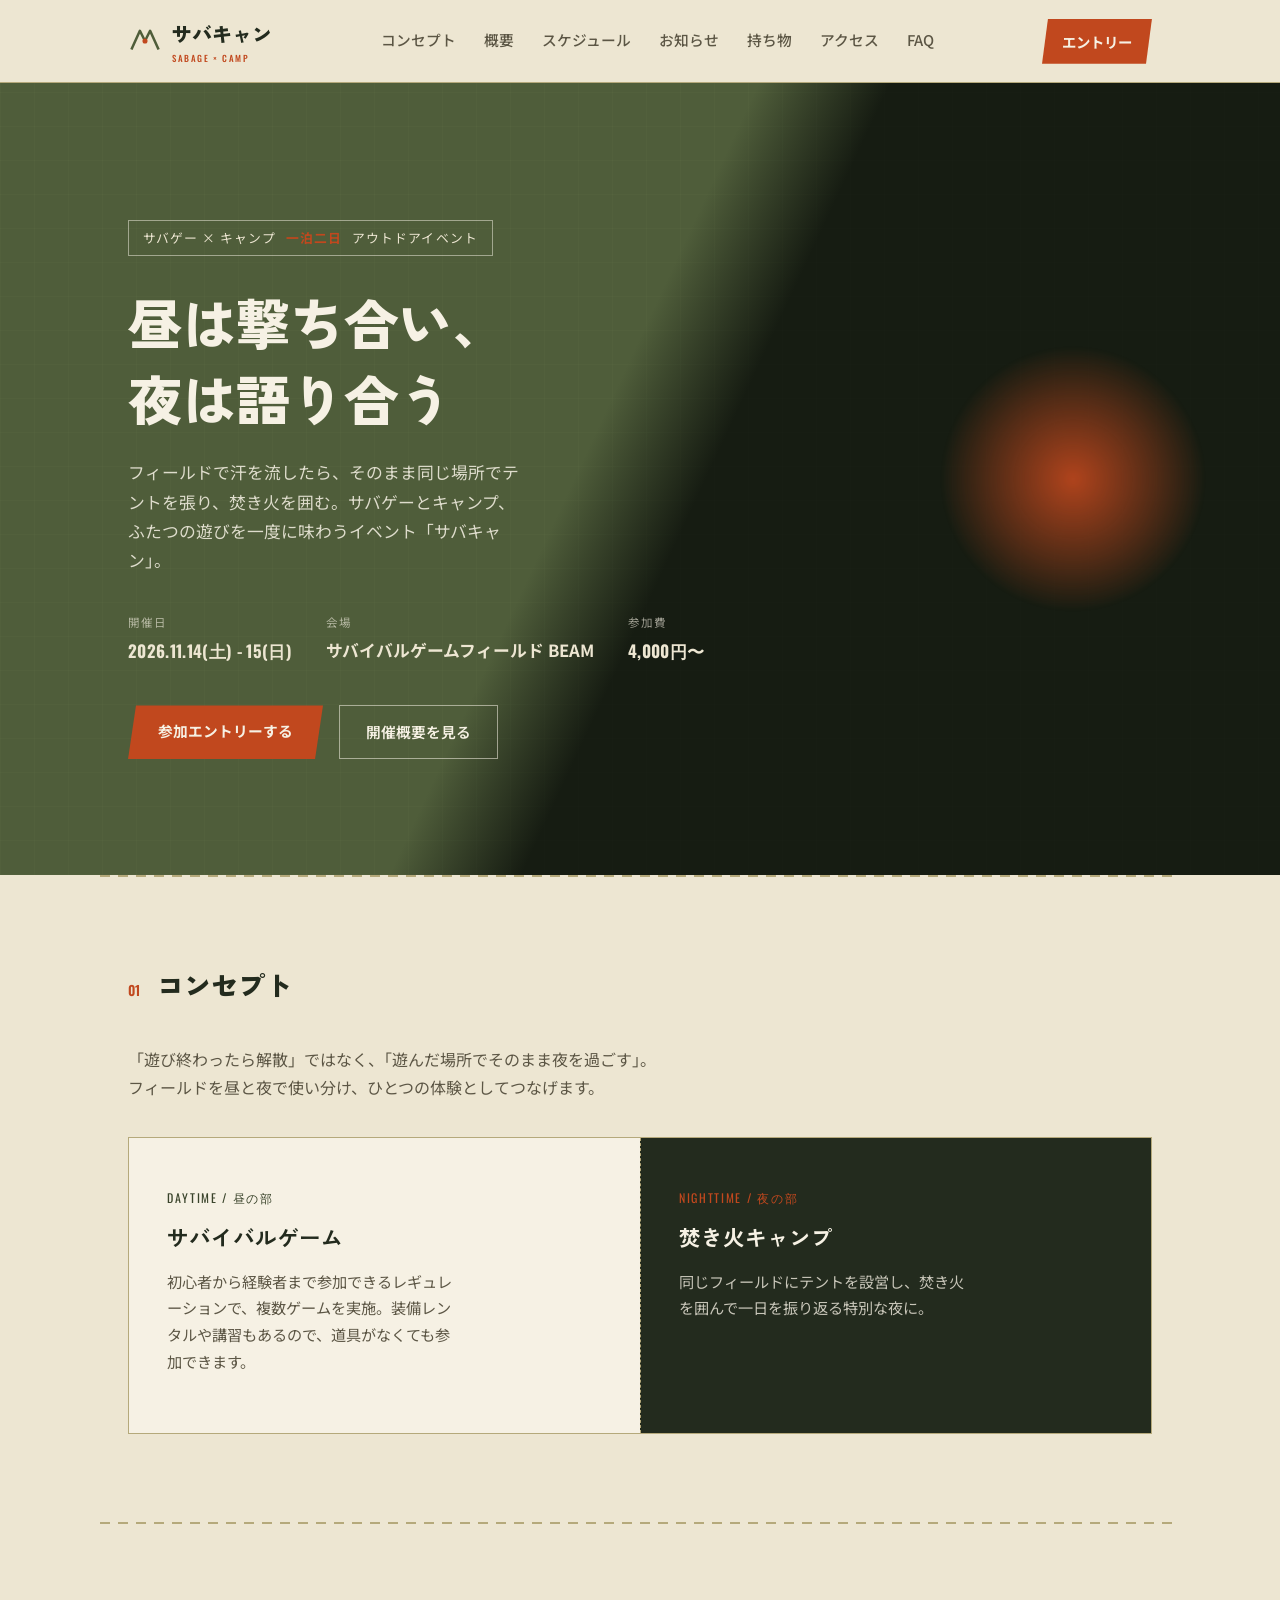
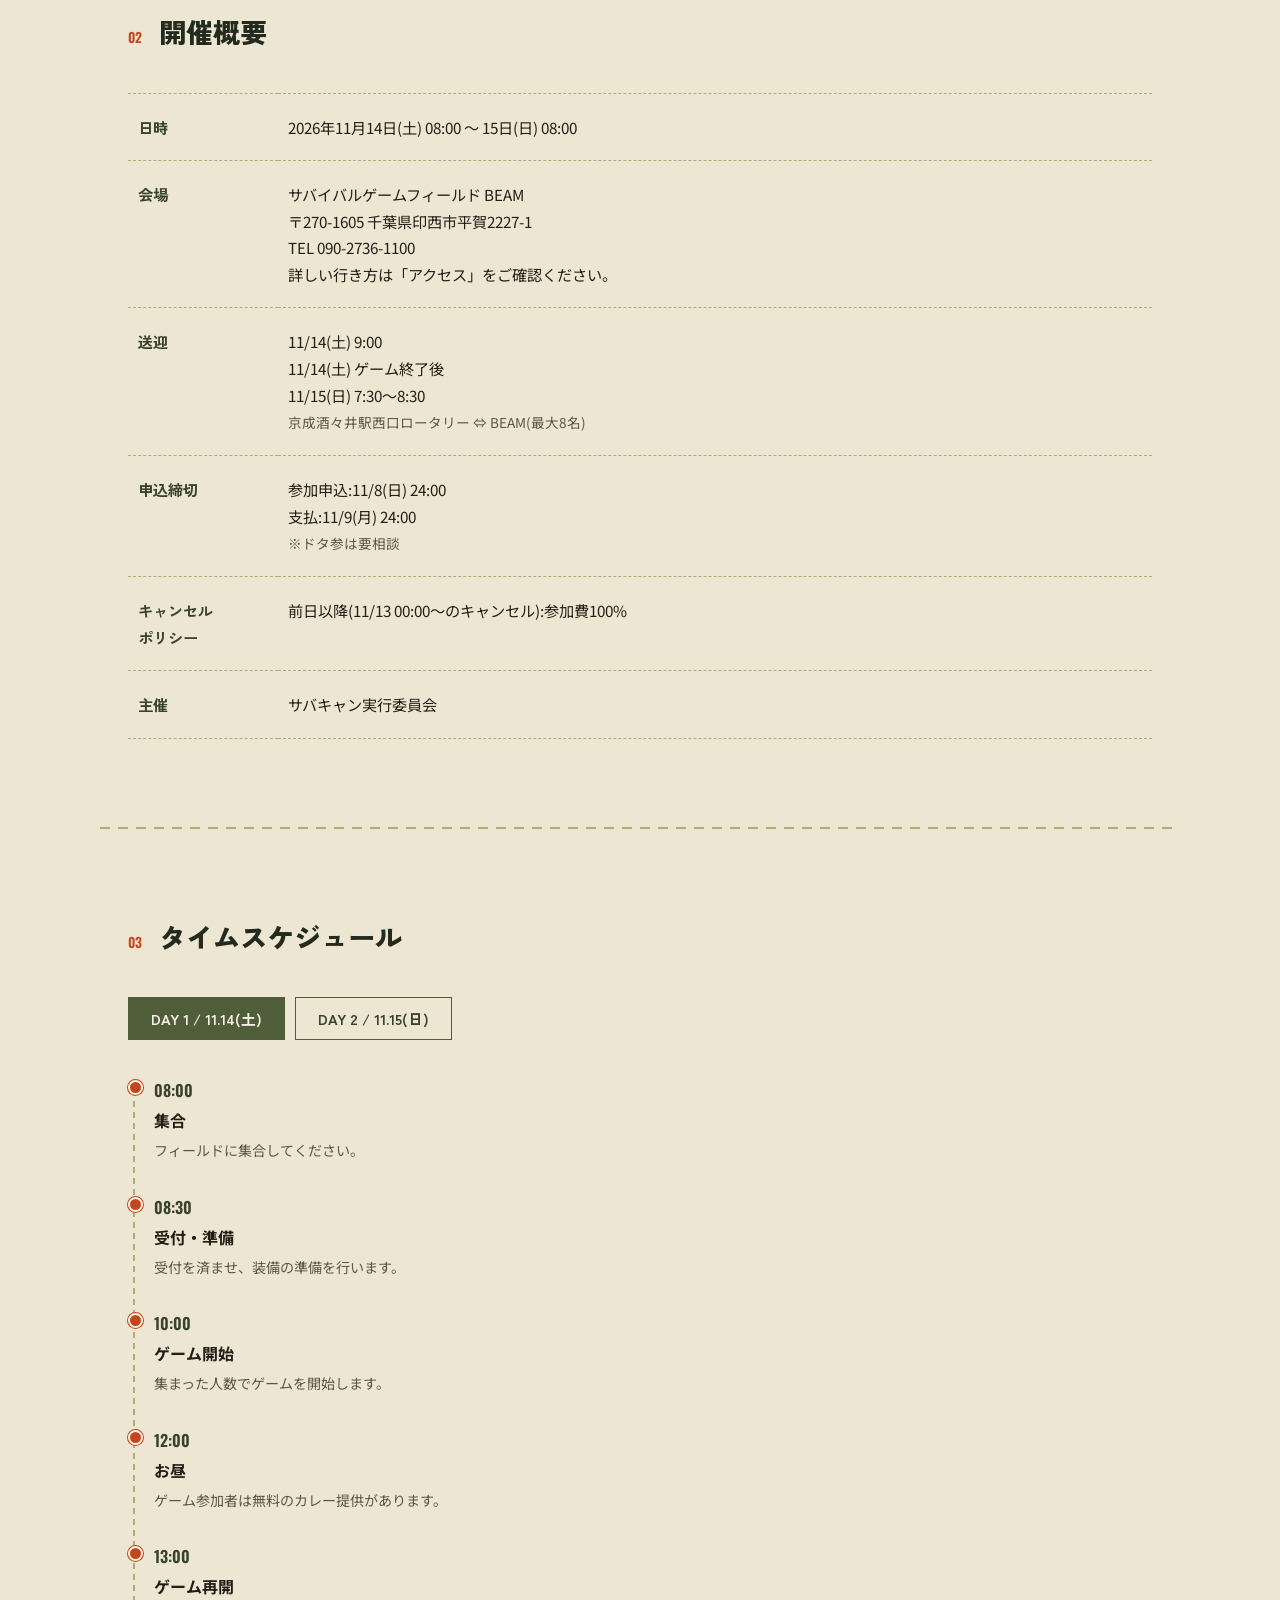
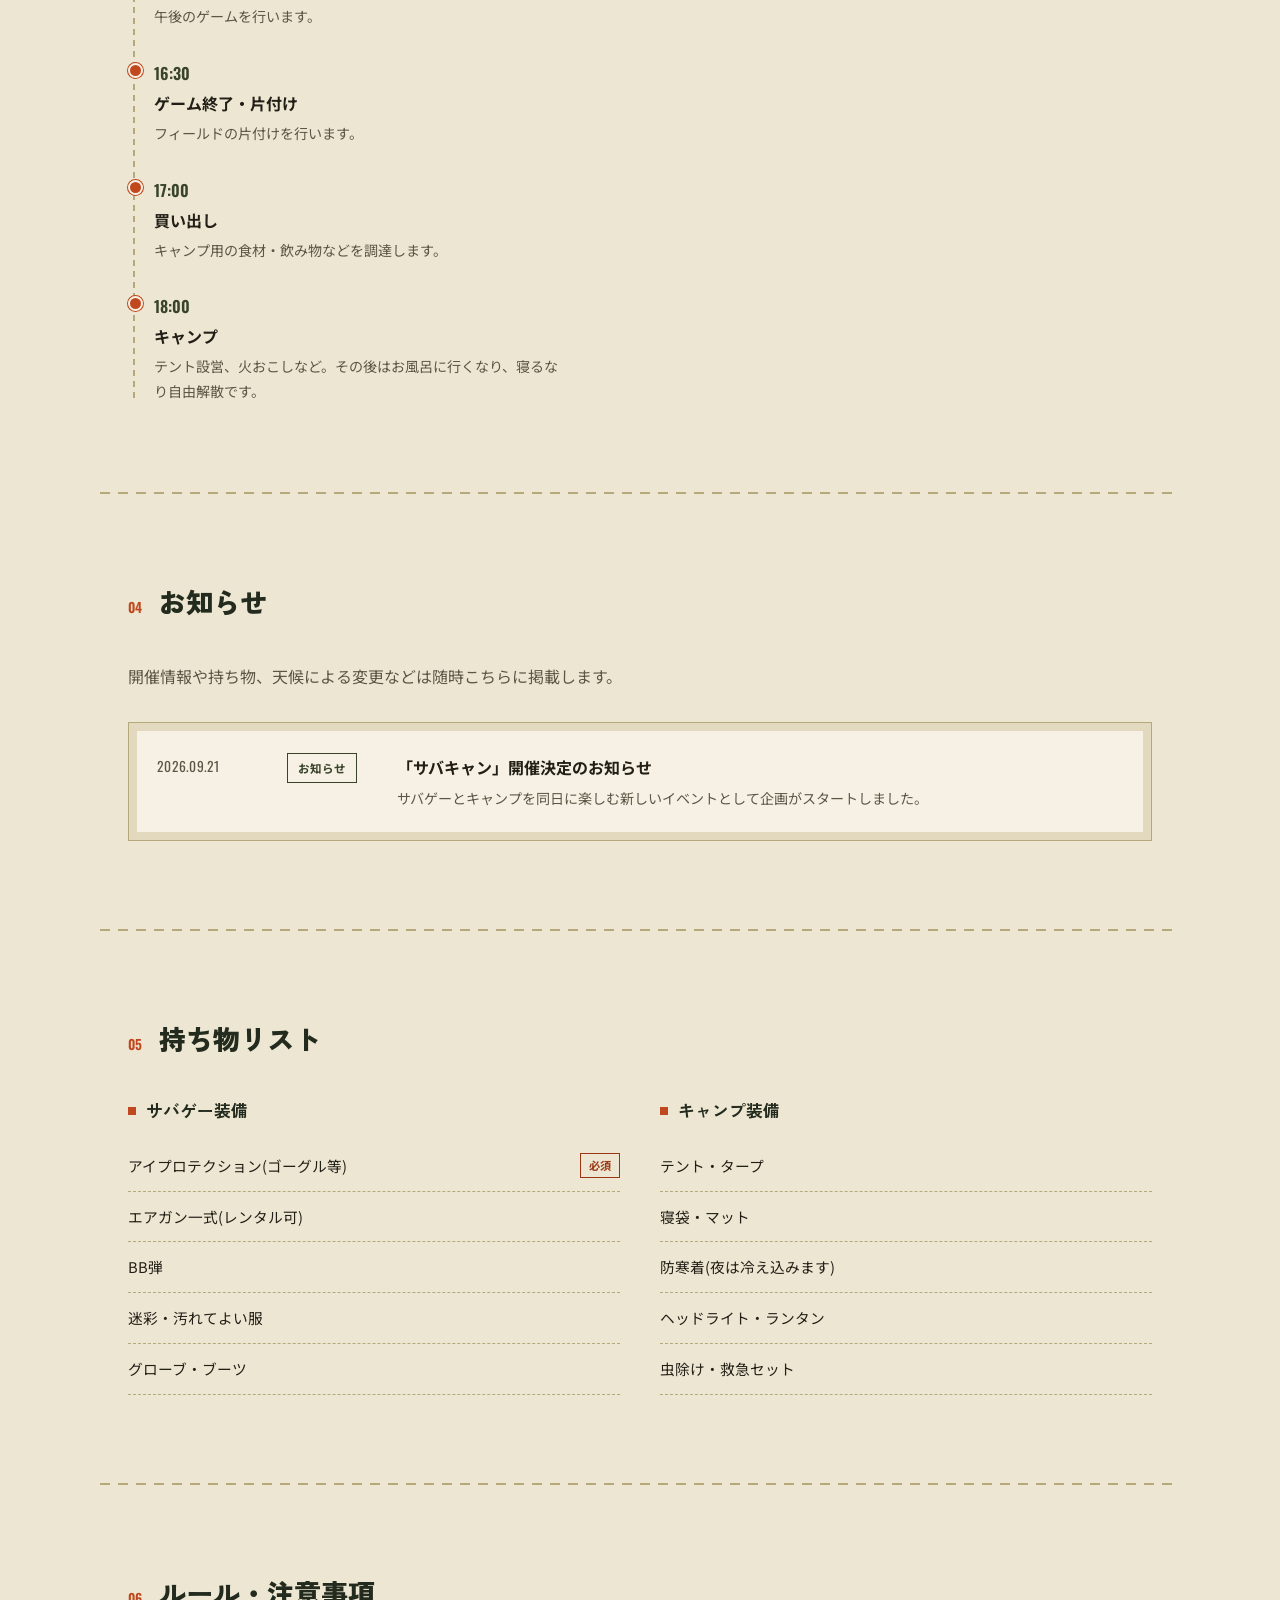
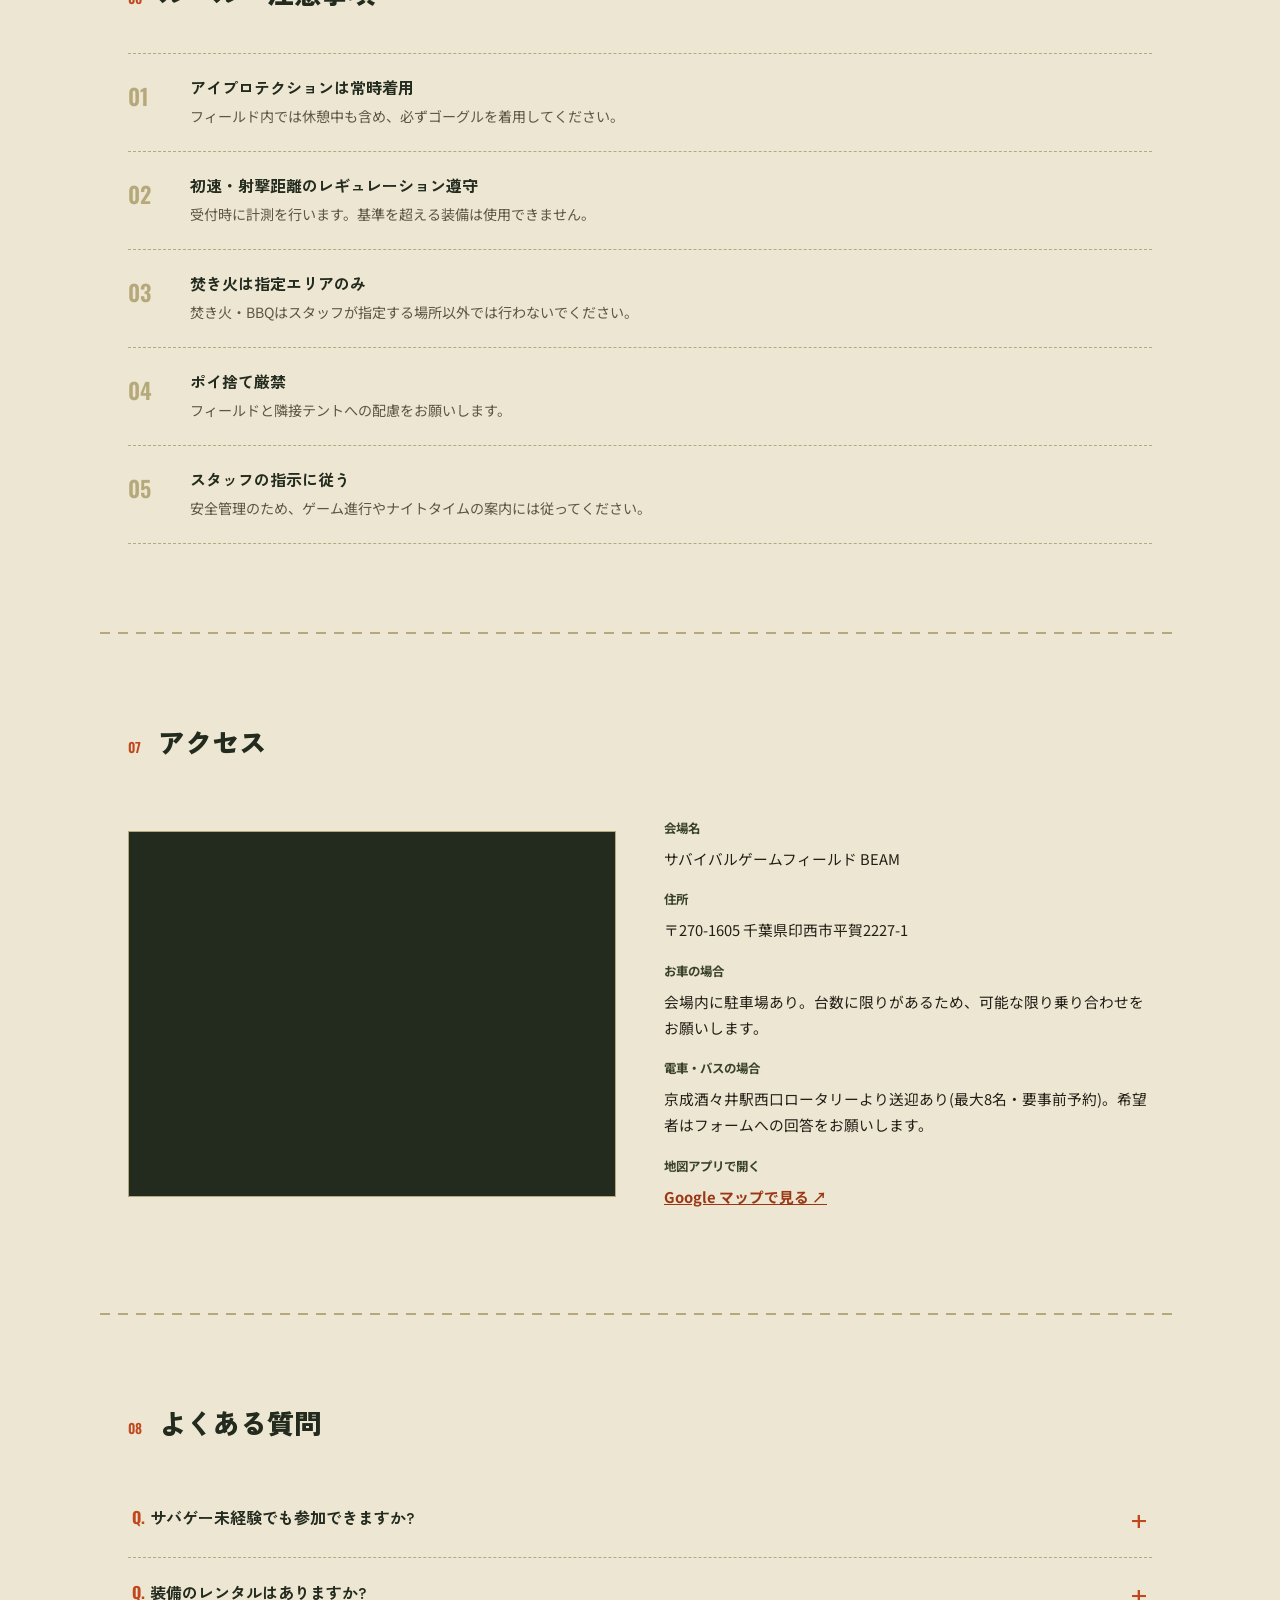
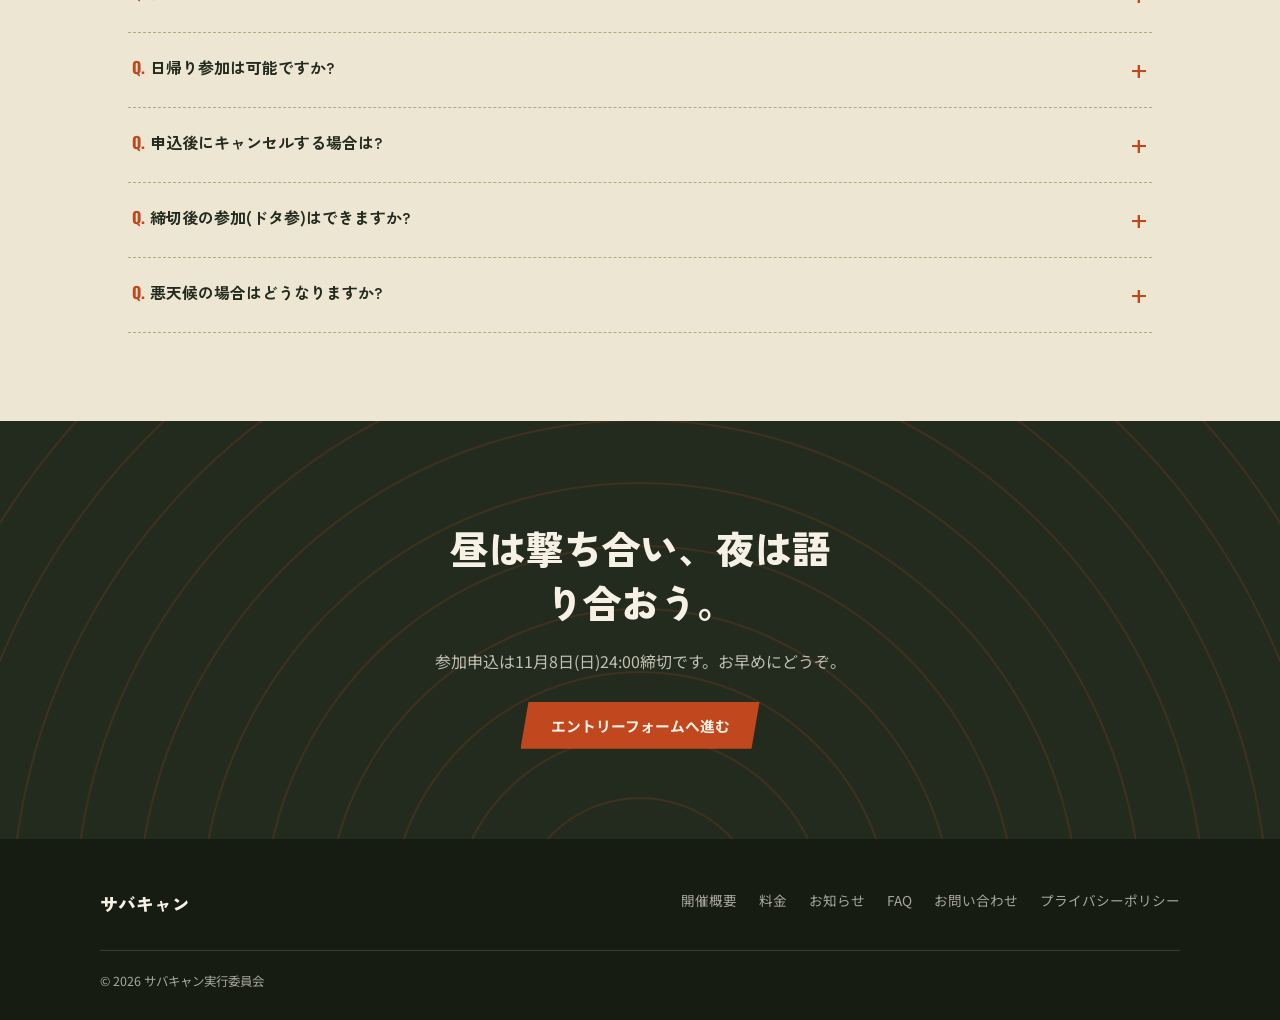
==== index.html @ 0b61e28c "Add files via upload" ====
<!DOCTYPE html>
<html lang="ja">
<head>
<meta charset="UTF-8">
<meta name="viewport" content="width=device-width, initial-scale=1.0">
<title>サバキャン | サバゲー×キャンプ 1泊2日アウトドアイベント</title>
<link rel="preconnect" href="https://fonts.googleapis.com">
<link href="https://fonts.googleapis.com/css2?family=Zen+Kaku+Gothic+New:wght@500;700;900&family=Noto+Sans+JP:wght@400;500;600;700&family=Oswald:wght@400;500;600&display=swap" rel="stylesheet">
<link rel="stylesheet" href="css/style.css">
</head>
<body>

<header>
  <div class="nav-row">
    <div class="logo">
      <svg class="logo-mark" viewBox="0 0 40 40" fill="none">
        <path d="M4 30L14 8L20 20L26 8L36 30" stroke="#4F5D3A" stroke-width="3" fill="none" stroke-linejoin="round"/>
        <circle cx="20" cy="20" r="3" fill="#C1481E"/>
      </svg>
      <div>サバキャン<small>SABAGE × CAMP</small></div>
    </div>
    <nav class="links">
      <a href="#concept">コンセプト</a>
      <a href="#overview">概要</a>
      <!-- <a href="#fee">料金</a> -->
      <a href="#schedule">スケジュール</a>
      <a href="#news">お知らせ</a>
      <a href="#gear">持ち物</a>
      <a href="#access">アクセス</a>
      <a href="#faq">FAQ</a>
    </nav>
    <a href="https://forms.gle/Z2dyhayuvTG1zTHE6" class="btn-entry" target="_blank" rel="noopener">エントリー</a>
    <button class="menu-toggle" id="menuToggle" aria-label="メニュー"><span></span><span></span><span></span></button>
  </div>
</header>

<section class="hero">
  <div class="hero-inner">
    <div class="hero-badge">サバゲー × キャンプ <b>一泊二日</b> アウトドアイベント</div>
    <h1>昼は撃ち合い、夜は語り合う</h1>
    <p class="lead">フィールドで汗を流したら、そのまま同じ場所でテントを張り、焚き火を囲む。サバゲーとキャンプ、ふたつの遊びを一度に味わうイベント「サバキャン」。</p>
    <div class="hero-meta">
      <div><span>開催日</span><strong class="num">2026.11.14(土) - 15(日)</strong></div>
      <div><span>会場</span><strong>サバイバルゲームフィールド BEAM</strong></div>
      <div><span>参加費</span><strong class="num">4,000円〜</strong></div>
    </div>
    <div class="hero-cta">
      <a href="https://forms.gle/Z2dyhayuvTG1zTHE6" class="btn-primary" target="_blank" rel="noopener">参加エントリーする</a>
      <a href="#overview" class="btn-ghost">開催概要を見る</a>
    </div>
  </div>
</section>

<div class="trail-divider"></div>

<section class="pad" id="concept">
  <div class="wrap">
    <div class="section-head"><span class="idx num">01</span><h2>コンセプト</h2></div>
    <p style="max-width:60ch; color:var(--ink-soft); margin-bottom:36px;">「遊び終わったら解散」ではなく、「遊んだ場所でそのまま夜を過ごす」。フィールドを昼と夜で使い分け、ひとつの体験としてつなげます。</p>
  </div>
  <div class="wrap">
    <div class="concept-grid">
      <div class="concept-card day">
        <span class="concept-tag num">DAYTIME / 昼の部</span>
        <h3>サバイバルゲーム</h3>
        <p>初心者から経験者まで参加できるレギュレーションで、複数ゲームを実施。装備レンタルや講習もあるので、道具がなくても参加できます。</p>
      </div>
      <div class="concept-card night">
        <span class="concept-tag num">NIGHTTIME / 夜の部</span>
        <h3>焚き火キャンプ</h3>
        <p>同じフィールドにテントを設営し、焚き火を囲んで一日を振り返る特別な夜に。</p>
      </div>
    </div>
  </div>
</section>

<div class="trail-divider"></div>

<section class="pad" id="overview">
  <div class="wrap">
    <div class="section-head"><span class="idx num">02</span><h2>開催概要</h2></div>
    <table class="overview-table">
      <tr><th>日時</th><td>2026年11月14日(土) 08:00 〜 15日(日) 08:00</td></tr>
      <tr><th>会場</th><td>サバイバルゲームフィールド BEAM<br>〒270-1605 千葉県印西市平賀2227-1<br>TEL 090-2736-1100<br>詳しい行き方は「アクセス」をご確認ください。</td></tr>
      <!-- <tr id="fee"><th>料金</th><td>
        ・サバゲーのみ参加:4,000円<br>
        ・BBQのみ参加:4,000円<span class="num" style="font-size:0.75em; color:var(--ink-soft);">※1</span><br>
        ・両方参加:6,000円<br>
        ・BBQ食費:1,000〜2,000円程度<span class="num" style="font-size:0.75em; color:var(--ink-soft);">※2</span><br>
        ・初心者セット:3,500円<span class="num" style="font-size:0.75em; color:var(--ink-soft);">※3</span><br>
        ・お昼のカレー:800円<span class="num" style="font-size:0.75em; color:var(--ink-soft);">※4</span>
        <div style="margin-top:12px; font-size:0.8rem; color:var(--ink-soft); line-height:1.9;">
          ※1 BBQ代は日帰り・宿泊問わず、BBQコンロ・網・ごみ処分代を含みます。<br>
          ※2 当日参加者で割り勘します。<br>
          ※3 一部レンタルの場合は要相談。<br>
          ※4 カレー代はサバゲー参加者無料です。
        </div>
      </td></tr> -->
      <tr><th>送迎</th><td>
        11/14(土) 9:00 <br>
        11/14(土) ゲーム終了後 <br>
        11/15(日) 7:30〜8:30<br>
        <span style="font-size:0.85rem; color:var(--ink-soft);">京成酒々井駅西口ロータリー ⇔ BEAM(最大8名)</span>
      </td></tr>
      <tr>
        <th>申込締切</th>
        <td>参加申込:11/8(日) 24:00 <br> 
          支払:11/9(月) 24:00<br>
          <span style="font-size:0.85rem; color:var(--ink-soft);">※ドタ参は要相談</span>
        </td>
      </tr>
      <tr>
        <th>キャンセル<br>ポリシー</th>
        <td>前日以降(11/13 00:00〜のキャンセル):参加費100%</td>
      </tr>
      <tr><th>主催</th><td>サバキャン実行委員会</td></tr>
    </table>
  </div>
</section>

<div class="trail-divider"></div>

<section class="pad" id="schedule">
  <div class="wrap">
    <div class="section-head"><span class="idx num">03</span><h2>タイムスケジュール</h2></div>
    <div class="day-tabs">
      <button class="day-tab active" data-day="1">DAY 1 / 11.14(土)</button>
      <button class="day-tab" data-day="2">DAY 2 / 11.15(日)</button>
    </div>

    <div class="day-panel active" data-day-panel="1">
      <div class="timeline">
        <div class="t-item"><div class="t-time">08:00</div><div class="t-label">集合</div><div class="t-desc">フィールドに集合してください。</div></div>
        <div class="t-item"><div class="t-time">08:30</div><div class="t-label">受付・準備</div><div class="t-desc">受付を済ませ、装備の準備を行います。</div></div>
        <div class="t-item"><div class="t-time">10:00</div><div class="t-label">ゲーム開始</div><div class="t-desc">集まった人数でゲームを開始します。</div></div>
        <div class="t-item"><div class="t-time">12:00</div><div class="t-label">お昼</div><div class="t-desc">ゲーム参加者は無料のカレー提供があります。</div></div>
        <div class="t-item"><div class="t-time">13:00</div><div class="t-label">ゲーム再開</div><div class="t-desc">午後のゲームを行います。</div></div>
        <div class="t-item"><div class="t-time">16:30</div><div class="t-label">ゲーム終了・片付け</div><div class="t-desc">フィールドの片付けを行います。</div></div>
        <div class="t-item"><div class="t-time">17:00</div><div class="t-label">買い出し</div><div class="t-desc">キャンプ用の食材・飲み物などを調達します。</div></div>
        <div class="t-item"><div class="t-time">18:00</div><div class="t-label">キャンプ</div><div class="t-desc">テント設営、火おこしなど。その後はお風呂に行くなり、寝るなり自由解散です。</div></div>
      </div>
    </div>

    <div class="day-panel" data-day-panel="2">
      <div class="timeline">
        <div class="t-item"><div class="t-time">06:00</div><div class="t-label">起床・片付け</div><div class="t-desc">テント撤収とゴミの分別。来た時よりきれいにして帰りましょう。</div></div>
        <div class="t-item"><div class="t-time">07:50</div><div class="t-label">解散</div><div class="t-desc">お疲れさまでした。気をつけてお帰りください。</div></div>
        <div class="t-item"><div class="t-time">08:00</div><div class="t-label">完全撤退</div><div class="t-desc">フィールドから完全に撤退します。</div></div>
      </div>
    </div>
  </div>
</section>

<div class="trail-divider"></div>

<section class="pad" id="news">
  <div class="wrap">
    <div class="section-head"><span class="idx num">04</span><h2>お知らせ</h2></div>
    <p style="max-width:60ch; color:var(--ink-soft); margin-bottom:32px;">開催情報や持ち物、天候による変更などは随時こちらに掲載します。</p>
    <div class="news-board">
      <!-- <div class="news-item">
        <div class="news-date num">2026.10.12</div>
        <span class="news-tag important">重要</span>
        <div><div class="news-title">料金・送迎・申込締切を確定しました</div><div class="news-body">参加料金、送迎便(京成酒々井駅⇔BEAM)、申込・支払締切、キャンセルポリシーを「開催概要」に掲載しました。あわせて申し込みフォームも新しくなりましたのでご確認ください。</div></div>
      </div>
      <div class="news-item">
        <div class="news-date num">2026.10.05</div>
        <span class="news-tag important">重要</span>
        <div><div class="news-title">開催日・会場が確定しました</div><div class="news-body">開催日は2026年11月14日(土)〜15日(日)、会場は「サバイバルゲームフィールド BEAM」に決定しました。詳細は「開催概要」「アクセス」をご確認ください。</div></div>
      </div>
      <div class="news-item">
        <div class="news-date num">2026.09.20</div>
        <span class="news-tag important">重要</span>
        <div><div class="news-title">荒天時の順延基準について</div><div class="news-body">開催3日前までに実施可否を判断し、このページとエントリー時のメールでご連絡します。</div></div>
      </div> -->
      <div class="news-item">
        <div class="news-date num">2026.09.21</div>
        <span class="news-tag info">お知らせ</span>
        <div><div class="news-title">「サバキャン」開催決定のお知らせ</div><div class="news-body">サバゲーとキャンプを同日に楽しむ新しいイベントとして企画がスタートしました。</div></div>
      </div>
    </div>
  </div>
</section>

<div class="trail-divider"></div>

<section class="pad" id="gear">
  <div class="wrap">
    <div class="section-head"><span class="idx num">05</span><h2>持ち物リスト</h2></div>
    <div class="gear-grid">
      <div class="gear-col">
        <h4>サバゲー装備</h4>
        <ul class="gear-list">
          <li>アイプロテクション(ゴーグル等)<span class="req">必須</span></li>
          <li>エアガン一式(レンタル可)</li>
          <li>BB弾</li>
          <li>迷彩・汚れてよい服</li>
          <li>グローブ・ブーツ</li>
        </ul>
      </div>
      <div class="gear-col">
        <h4>キャンプ装備</h4>
        <ul class="gear-list">
          <li>テント・タープ</li>
          <li>寝袋・マット</li><!--<span class="req">必須</span>-->
          <li>防寒着(夜は冷え込みます)</li>
          <li>ヘッドライト・ランタン</li>
          <li>虫除け・救急セット</li>
        </ul>
      </div>
    </div>
  </div>
</section>

<div class="trail-divider"></div>

<section class="pad" id="rules">
  <div class="wrap">
    <div class="section-head"><span class="idx num">06</span><h2>ルール・注意事項</h2></div>
    <div class="rules-list">
      <div class="rule-item">
        <div class="rule-num num">01</div>
        <div><h4>アイプロテクションは常時着用</h4><p>フィールド内では休憩中も含め、必ずゴーグルを着用してください。</p></div>
      </div>
      <div class="rule-item">
        <div class="rule-num num">02</div>
        <div><h4>初速・射撃距離のレギュレーション遵守</h4><p>受付時に計測を行います。基準を超える装備は使用できません。</p></div>
      </div>
      <div class="rule-item">
        <div class="rule-num num">03</div>
        <div><h4>焚き火は指定エリアのみ</h4><p>焚き火・BBQはスタッフが指定する場所以外では行わないでください。</p></div>
      </div>
      <div class="rule-item">
        <div class="rule-num num">04</div>
        <div><h4>ポイ捨て厳禁</h4><p>フィールドと隣接テントへの配慮をお願いします。</p></div>
      </div>
      <div class="rule-item">
        <div class="rule-num num">05</div>
        <div><h4>スタッフの指示に従う</h4><p>安全管理のため、ゲーム進行やナイトタイムの案内には従ってください。</p></div>
      </div>
    </div>
  </div>
</section>

<div class="trail-divider"></div>

<section class="pad" id="access">
  <div class="wrap">
    <div class="section-head"><span class="idx num">07</span><h2>アクセス</h2></div>
    <div class="access-grid">
      <div class="map-box">
        <iframe
          src="https://www.google.com/maps?q=%E5%8D%83%E8%91%89%E7%9C%8C%E5%8D%B0%E8%A5%BF%E5%B8%82%E5%B9%B3%E8%B3%802227-1&output=embed"
          width="100%" height="100%" style="border:0; filter:saturate(0.85) contrast(1.05);"
          allowfullscreen="" loading="lazy" referrerpolicy="no-referrer-when-downgrade"
          title="サバイバルゲームフィールド BEAM 地図"></iframe>
      </div>
      <dl class="access-detail">
        <dt>会場名</dt><dd>サバイバルゲームフィールド BEAM</dd>
        <dt>住所</dt><dd>〒270-1605 千葉県印西市平賀2227-1</dd>
        <dt>お車の場合</dt><dd>会場内に駐車場あり。台数に限りがあるため、可能な限り乗り合わせをお願いします。</dd>
        <dt>電車・バスの場合</dt><dd>京成酒々井駅西口ロータリーより送迎あり(最大8名・要事前予約)。希望者はフォームへの回答をお願いします。</dd>
        <dt>地図アプリで開く</dt><dd><a href="https://www.google.com/maps/search/?api=1&query=%E5%8D%83%E8%91%89%E7%9C%8C%E5%8D%B0%E8%A5%BF%E5%B8%82%E5%B9%B3%E8%B3%802227-1" target="_blank" rel="noopener" style="color:var(--ember-deep); font-weight:700; text-decoration:underline;">Google マップで見る ↗</a></dd>
      </dl>
    </div>
  </div>
</section>

<div class="trail-divider"></div>

<section class="pad" id="faq">
  <div class="wrap">
    <div class="section-head"><span class="idx num">08</span><h2>よくある質問</h2></div>

    <div class="faq-item">
      <button class="faq-q"><span><span class="q-mark num">Q.</span> サバゲー未経験でも参加できますか?</span><span class="faq-plus">+</span></button>
      <div class="faq-a"><p>参加できます。開始前に基本ルールと安全講習を行うので、初めての方も安心してご参加ください。</p></div>
    </div>
    <div class="faq-item">
      <button class="faq-q"><span><span class="q-mark num">Q.</span> 装備のレンタルはありますか?</span><span class="faq-plus">+</span></button>
      <div class="faq-a"><p>初心者セット(3,500円)をご用意しています。一部レンタルのみをご希望の場合は個別にご相談ください。</p></div>
    </div>
    <div class="faq-item">
      <button class="faq-q"><span><span class="q-mark num">Q.</span> 日帰り参加は可能ですか?</span><span class="faq-plus">+</span></button>
      <div class="faq-a"><p>可能です。サバゲーのみ、BBQのみ、両方参加のいずれかをお選びいただけます。料金は「料金」セクションをご確認ください。</p></div>
    </div>
    <div class="faq-item">
      <button class="faq-q"><span><span class="q-mark num">Q.</span> 申込後にキャンセルする場合は?</span><span class="faq-plus">+</span></button>
      <div class="faq-a"><p>前日以降(11月13日(金) 00:00〜)のキャンセルは参加費の100%をいただきます。それ以前のキャンセルについては個別にご相談ください。</p></div>
    </div>
    <div class="faq-item">
      <button class="faq-q"><span><span class="q-mark num">Q.</span> 締切後の参加(ドタ参)はできますか?</span><span class="faq-plus">+</span></button>
      <div class="faq-a"><p>要相談です。参加締切(11月8日 24:00)を過ぎている場合は、事前にご連絡ください。</p></div>
    </div>
    <div class="faq-item">
      <button class="faq-q"><span><span class="q-mark num">Q.</span> 悪天候の場合はどうなりますか?</span><span class="faq-plus">+</span></button>
      <div class="faq-a"><p>開催3日前までに実施・中止・順延を判断し、「お知らせ」欄とLINEグループでご案内します。</p></div>
    </div>
  </div>
</section>

<section class="final-cta" id="entry">
  <h2>昼は撃ち合い、夜は語り合おう。</h2>
  <p>参加申込は11月8日(日)24:00締切です。お早めにどうぞ。</p>
  <a href="https://forms.gle/Z2dyhayuvTG1zTHE6" class="btn-primary" target="_blank" rel="noopener">エントリーフォームへ進む</a>
</section>

<footer>
  <div class="footer-row">
    <div class="footer-logo">サバキャン</div>
    <div class="footer-links">
      <a href="#overview">開催概要</a>
      <a href="#fee">料金</a>
      <a href="#news">お知らせ</a>
      <a href="#faq">FAQ</a>
      <a href="#">お問い合わせ</a>
      <a href="#">プライバシーポリシー</a>
    </div>
  </div>
  <div class="footer-bottom">© 2026 サバキャン実行委員会</div>
</footer>

<script src="js/script.js"></script>
</body>
</html>
---- css/style.css ----
:root{
    --canvas:#EDE6D2;
    --canvas-deep:#E2D9BE;
    --forest:#232B1E;
    --forest-deep:#161C12;
    --olive:#4F5D3A;
    --olive-deep:#39432A;
    --ember:#C1481E;
    --ember-deep:#9B3714;
    --khaki-line:#B5A97B;
    --ink:#221F17;
    --ink-soft:#5C5645;
    --paper:#F6F1E4;
    --radius-tag: 2px;
  }
  *{box-sizing:border-box;}
  html{scroll-behavior:smooth;}
  body{
    margin:0;
    background:var(--canvas);
    color:var(--ink);
    font-family:"Noto Sans JP", sans-serif;
    line-height:1.75;
    -webkit-font-smoothing:antialiased;
  }
  h1,h2,h3,h4{
    font-family:"Zen Kaku Gothic New","Noto Sans JP",sans-serif;
    color:var(--forest);
    margin:0;
    line-height:1.4;
  }
  .num{font-family:"Oswald",sans-serif; letter-spacing:0.02em;}
  a{color:inherit; text-decoration:none;}
  ul{margin:0;padding:0;list-style:none;}
  img{max-width:100%; display:block;}
  .wrap{max-width:1080px; margin:0 auto; padding:0 28px;}
  section{position:relative;}

  /* topo pattern */
  .topo-bg{
    background-image:
      repeating-radial-gradient(circle at 15% 30%, transparent 0, transparent 38px, rgba(181,169,123,0.35) 39px, rgba(181,169,123,0.35) 40px, transparent 41px),
      repeating-radial-gradient(circle at 85% 70%, transparent 0, transparent 52px, rgba(181,169,123,0.28) 53px, rgba(181,169,123,0.28) 54px, transparent 55px);
    background-size: 100% 100%;
  }

  .trail-divider{
    height:2px;
    background-image: repeating-linear-gradient(90deg, var(--khaki-line) 0 10px, transparent 10px 18px);
    margin: 0 auto;
    max-width:1080px;
  }

  /* ---------- header ---------- */
  header{
    position:sticky; top:0; z-index:50;
    background:rgba(237,230,210,0.92);
    backdrop-filter: blur(6px);
    border-bottom:1px solid var(--khaki-line);
  }
  .nav-row{
    display:flex; align-items:center; justify-content:space-between;
    padding:16px 28px;
    max-width:1080px; margin:0 auto;
  }
  .logo{
    display:flex; align-items:center; gap:10px;
    font-family:"Zen Kaku Gothic New",sans-serif;
    font-weight:900; font-size:1.25rem; color:var(--forest);
  }
  .logo-mark{
    width:34px;height:34px;flex:none;
  }
  .logo small{
    display:block; font-family:"Oswald",sans-serif; font-size:0.55rem;
    letter-spacing:0.18em; color:var(--ember); font-weight:500;
  }
  nav.links{display:flex; gap:28px; align-items:center;}
  nav.links a{
    font-size:0.92rem; font-weight:500; color:var(--ink-soft);
    padding:4px 0; border-bottom:2px solid transparent;
    transition:border-color .2s, color .2s;
  }
  nav.links a:hover{color:var(--forest); border-color:var(--ember);}
  .btn-entry{
    background:var(--ember); color:var(--paper) !important; font-weight:700;
    padding:10px 20px; border:none; cursor:pointer; font-size:0.9rem;
    clip-path: polygon(6px 0, 100% 0, calc(100% - 6px) 100%, 0 100%);
  }
  .btn-entry:hover{background:var(--ember-deep);}
  .menu-toggle{display:none; background:none; border:none; cursor:pointer; padding:4px;}
  .menu-toggle span{display:block; width:24px; height:2px; background:var(--forest); margin:5px 0;}

  /* ---------- hero ---------- */
  .hero{
    position:relative;
    min-height:88vh;
    display:flex; align-items:center;
    overflow:hidden;
    background:
      linear-gradient(115deg, var(--olive) 0%, var(--olive) 46%, var(--forest-deep) 54%, var(--forest-deep) 100%);
  }
  .hero::before{
    content:"";
    position:absolute; inset:0;
    background-image: repeating-linear-gradient(0deg, rgba(255,255,255,0.035) 0 1px, transparent 1px 34px),
                       repeating-linear-gradient(90deg, rgba(255,255,255,0.035) 0 1px, transparent 1px 34px);
    mix-blend-mode:overlay;
  }
  .hero::after{
    content:"";
    position:absolute; right:6%; top:50%; transform:translateY(-50%);
    width:260px; height:260px; border-radius:50%;
    background: radial-gradient(circle, rgba(193,72,30,0.9) 0%, rgba(193,72,30,0.35) 45%, transparent 72%);
    filter: blur(2px);
  }
  .hero-inner{
    position:relative; z-index:2;
    max-width:1080px; margin:0 auto; padding:100px 28px 80px;
    width:100%;
  }
  .hero-badge{
    display:inline-flex; gap:10px; align-items:center;
    color:var(--canvas); font-size:0.8rem; letter-spacing:0.08em;
    border:1px solid rgba(246,241,228,0.5); padding:6px 14px;
    margin-bottom:28px;
  }
  .hero-badge b{color:var(--ember);}
  .hero h1{
    color:var(--paper);
    font-size:clamp(2.1rem, 5vw, 3.4rem);
    font-weight:900;
    max-width:15ch;
    margin-bottom:22px;
  }
  .hero p.lead{
    color:rgba(246,241,228,0.86);
    font-size:1.05rem;
    max-width:44ch;
    margin-bottom:36px;
  }
  .hero-meta{
    display:flex; flex-wrap:wrap; gap:34px;
    margin-bottom:40px;
  }
  .hero-meta div{color:var(--canvas);}
  .hero-meta span{
    display:block; font-size:0.72rem; letter-spacing:0.1em; color:rgba(246,241,228,0.6); margin-bottom:4px;
  }
  .hero-meta strong{font-size:1.05rem; font-weight:700;}
  .hero-cta{display:flex; gap:16px; flex-wrap:wrap;}
  .btn-ghost{
    border:1px solid rgba(246,241,228,0.55); color:var(--paper);
    padding:13px 26px; font-weight:600; font-size:0.92rem;
  }
  .btn-ghost:hover{border-color:var(--paper); background:rgba(246,241,228,0.08);}
  .btn-primary{
    background:var(--ember); color:var(--paper); font-weight:700;
    padding:13px 30px; font-size:0.92rem; border:none; cursor:pointer;
    clip-path: polygon(8px 0, 100% 0, calc(100% - 8px) 100%, 0 100%);
  }
  .btn-primary:hover{background:var(--ember-deep);}

  /* ---------- section heading ---------- */
  .section-head{
    display:flex; align-items:baseline; gap:16px;
    margin-bottom:42px;
  }
  .section-head .idx{
    font-family:"Oswald",sans-serif; font-size:0.85rem; color:var(--ember); font-weight:600;
  }
  .section-head h2{font-size:1.7rem; font-weight:900;}
  section.pad{padding:88px 0;}

  /* ---------- concept split ---------- */
  .concept-grid{
    display:grid; grid-template-columns:1fr 1fr; gap:0;
    border:1px solid var(--khaki-line);
  }
  .concept-card{
    padding:44px 38px;
    position:relative;
  }
  .concept-card.day{background:var(--paper); color:var(--ink);}
  .concept-card.night{background:var(--forest); color:var(--paper);}
  .concept-card + .concept-card{border-left:1px dashed var(--khaki-line);}
  .concept-tag{
    font-family:"Oswald",sans-serif; font-size:0.75rem; letter-spacing:0.14em;
    margin-bottom:14px; display:inline-block;
  }
  .concept-card.day .concept-tag{color:var(--olive-deep);}
  .concept-card.night .concept-tag{color:var(--ember);}
  .concept-card h3{font-size:1.35rem; margin-bottom:14px;}
  .concept-card.night h3{color:var(--paper);}
  .concept-card p{color:var(--ink-soft); font-size:0.95rem; max-width:36ch;}
  .concept-card.night p{color:rgba(246,241,228,0.78);}

  /* ---------- overview table ---------- */
  .overview-table{width:100%; border-collapse:collapse;}
  .overview-table tr{border-bottom:1px dashed var(--khaki-line);}
  .overview-table tr:first-child{border-top:1px dashed var(--khaki-line);}
  .overview-table th, .overview-table td{
    text-align:left; padding:20px 10px; vertical-align:top;
  }
  .overview-table th{
    width:150px; font-weight:700; color:var(--olive-deep);
    font-family:"Zen Kaku Gothic New",sans-serif; font-size:0.95rem;
  }
  .overview-table td{font-size:0.95rem; color:var(--ink);}

  /* ---------- timeline ---------- */
  .day-tabs{display:flex; gap:10px; margin-bottom:36px;}
  .day-tab{
    padding:10px 22px; border:1px solid var(--olive); background:transparent;
    font-weight:700; font-family:"Zen Kaku Gothic New",sans-serif; cursor:pointer; color:var(--olive-deep);
    font-size:0.92rem;
  }
  .day-tab.active{background:var(--olive); color:var(--paper);}
  .timeline{position:relative; padding-left:26px;}
  .timeline::before{
    content:""; position:absolute; left:5px; top:6px; bottom:6px; width:2px;
    background-image: repeating-linear-gradient(0deg, var(--khaki-line) 0 6px, transparent 6px 11px);
  }
  .t-item{position:relative; padding-bottom:30px;}
  .t-item:last-child{padding-bottom:0;}
  .t-item::before{
    content:""; position:absolute; left:-26px; top:4px; width:11px; height:11px; border-radius:50%;
    background:var(--ember); border:2px solid var(--paper); box-shadow:0 0 0 1px var(--ember);
  }
  .t-time{font-family:"Oswald",sans-serif; font-weight:600; color:var(--olive-deep); font-size:1rem;}
  .t-label{font-weight:700; margin-top:2px;}
  .t-desc{font-size:0.88rem; color:var(--ink-soft); margin-top:4px; max-width:52ch;}
  .day-panel{display:none;}
  .day-panel.active{display:block;}

  /* ---------- news ---------- */
  .news-board{
    background:var(--canvas-deep);
    border:1px solid var(--khaki-line);
    padding:8px;
  }
  .news-item{
    display:grid; grid-template-columns:110px 90px 1fr;
    gap:20px; align-items:start;
    padding:22px 20px;
    background:var(--paper);
  }
  .news-item + .news-item{border-top:1px dashed var(--khaki-line);}
  .news-date{font-family:"Oswald",sans-serif; color:var(--ink-soft); font-size:0.85rem; padding-top:2px;}
  .news-tag{
    align-self:start; font-size:0.72rem; font-weight:700; padding:4px 10px;
    border:1px solid currentColor; text-align:center; width:fit-content;
  }
  .news-tag.info{color:var(--olive-deep);}
  .news-tag.important{color:var(--ember-deep); border-color:var(--ember-deep);}
  .news-title{font-weight:700; margin-bottom:5px;}
  .news-body{font-size:0.88rem; color:var(--ink-soft);}

  /* ---------- gear checklist ---------- */
  .gear-grid{display:grid; grid-template-columns:1fr 1fr; gap:40px;}
  .gear-col h4{
    font-size:1.05rem; margin-bottom:18px; display:flex; align-items:center; gap:10px;
  }
  .gear-col h4::before{content:""; width:8px; height:8px; background:var(--ember); display:inline-block;}
  .gear-list li{
    display:flex; justify-content:space-between; gap:12px;
    padding:12px 0; border-bottom:1px dashed var(--khaki-line);
    font-size:0.92rem;
  }
  .gear-list li span.req{
    font-size:0.7rem; font-weight:700; color:var(--ember-deep); border:1px solid var(--ember-deep);
    padding:2px 8px; flex:none; height:fit-content;
  }

  /* ---------- rules ---------- */
  .rules-list{display:grid; gap:0; border-top:1px dashed var(--khaki-line);}
  .rule-item{
    display:grid; grid-template-columns:44px 1fr; gap:18px;
    padding:22px 0; border-bottom:1px dashed var(--khaki-line);
  }
  .rule-num{font-family:"Oswald",sans-serif; font-size:1.4rem; color:var(--khaki-line); font-weight:600;}
  .rule-item h4{font-size:1rem; margin-bottom:6px;}
  .rule-item p{font-size:0.88rem; color:var(--ink-soft); margin:0;}

  /* ---------- access ---------- */
  .access-grid{display:grid; grid-template-columns:1fr 1fr; gap:48px; align-items:center;}
  .map-box{
    aspect-ratio:4/3; background:var(--forest); position:relative; overflow:hidden;
    border:1px solid var(--khaki-line);
  }
  .map-box svg, .map-box iframe{position:absolute; inset:0; width:100%; height:100%; display:block;}
  .access-detail dt{font-size:0.78rem; color:var(--olive-deep); font-weight:700; margin-top:18px;}
  .access-detail dt:first-child{margin-top:0;}
  .access-detail dd{margin:6px 0 0; font-size:0.92rem; color:var(--ink);}

  /* ---------- faq ---------- */
  .faq-item{border-bottom:1px dashed var(--khaki-line);}
  .faq-q{
    width:100%; text-align:left; background:none; border:none; cursor:pointer;
    padding:22px 4px; display:flex; justify-content:space-between; gap:20px;
    font-family:"Zen Kaku Gothic New",sans-serif; font-weight:700; font-size:1rem; color:var(--forest);
  }
  .faq-q .q-mark{font-family:"Oswald",sans-serif; color:var(--ember); flex:none;}
  .faq-plus{font-size:1.3rem; color:var(--ember); flex:none; transition:transform .25s;}
  .faq-item.open .faq-plus{transform:rotate(45deg);}
  .faq-a{max-height:0; overflow:hidden; transition:max-height .3s ease;}
  .faq-a p{padding:0 4px 22px; font-size:0.92rem; color:var(--ink-soft); max-width:60ch;}

  /* ---------- final cta ---------- */
  .final-cta{
    background:var(--forest); color:var(--paper); text-align:center; padding:100px 28px;
    position:relative; overflow:hidden;
  }
  .final-cta::before{
    content:""; position:absolute; inset:0;
    background-image: repeating-radial-gradient(circle at 50% 120%, transparent 0, transparent 60px, rgba(193,72,30,0.18) 61px, rgba(193,72,30,0.18) 62px, transparent 63px);
  }
  .final-cta h2{
    position:relative; color:var(--paper); font-size:clamp(1.6rem,4vw,2.4rem); font-weight:900;
    max-width:20ch; margin:0 auto 18px;
  }
  .final-cta p{position:relative; color:rgba(246,241,228,0.75); margin-bottom:36px;}

  footer{background:var(--forest-deep); color:rgba(246,241,228,0.65); padding:50px 28px 28px; font-size:0.85rem;}
  .footer-row{display:flex; justify-content:space-between; flex-wrap:wrap; gap:20px; max-width:1080px; margin:0 auto 30px;}
  .footer-logo{font-family:"Zen Kaku Gothic New",sans-serif; font-weight:900; color:var(--paper); font-size:1.1rem;}
  .footer-links{display:flex; gap:22px; flex-wrap:wrap;}
  .footer-links a:hover{color:var(--ember);}
  .footer-bottom{max-width:1080px; margin:0 auto; border-top:1px solid rgba(246,241,228,0.15); padding-top:20px; font-size:0.78rem;}

  @media (max-width:820px){
    nav.links{display:none;}
    .menu-toggle{display:block;}
    .concept-grid{grid-template-columns:1fr;}
    .concept-card + .concept-card{border-left:none; border-top:1px dashed var(--khaki-line);}
    .gear-grid{grid-template-columns:1fr;}
    .access-grid{grid-template-columns:1fr;}
    .news-item{grid-template-columns:1fr; gap:8px;}
  }
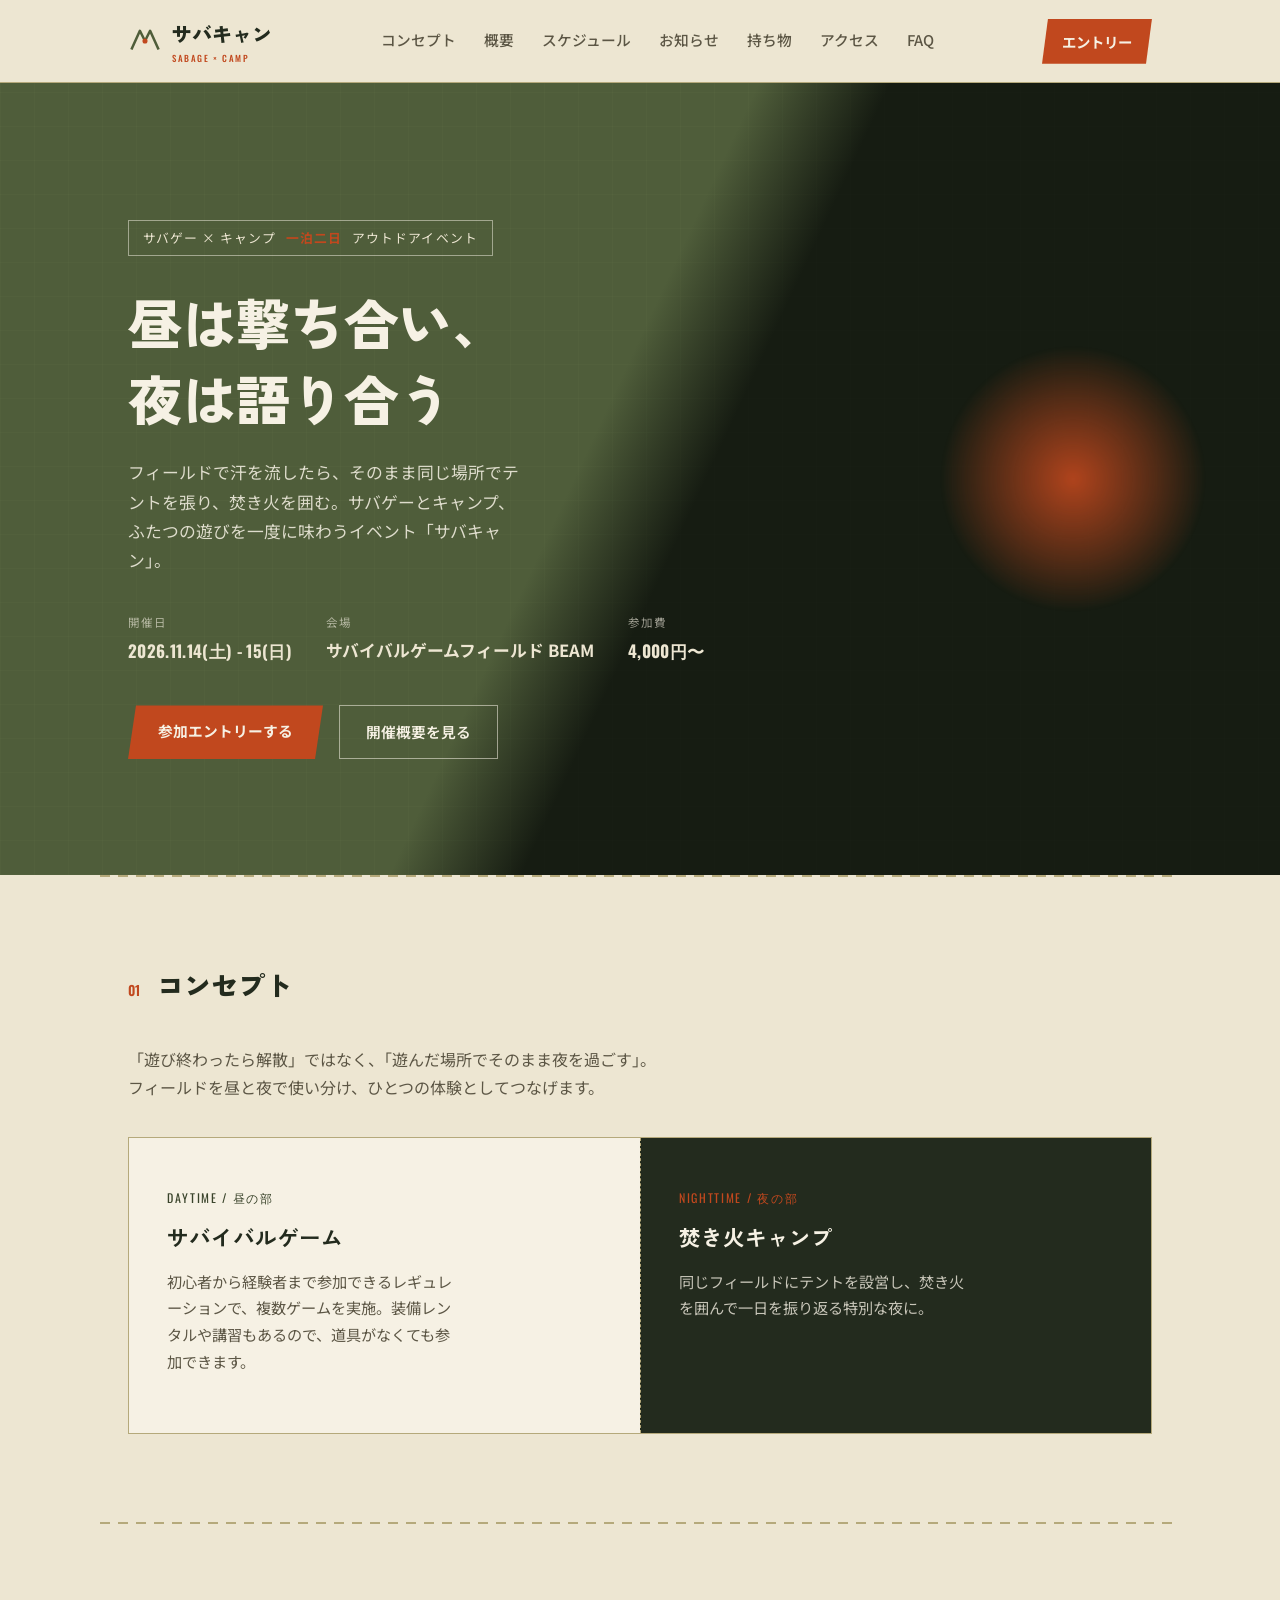
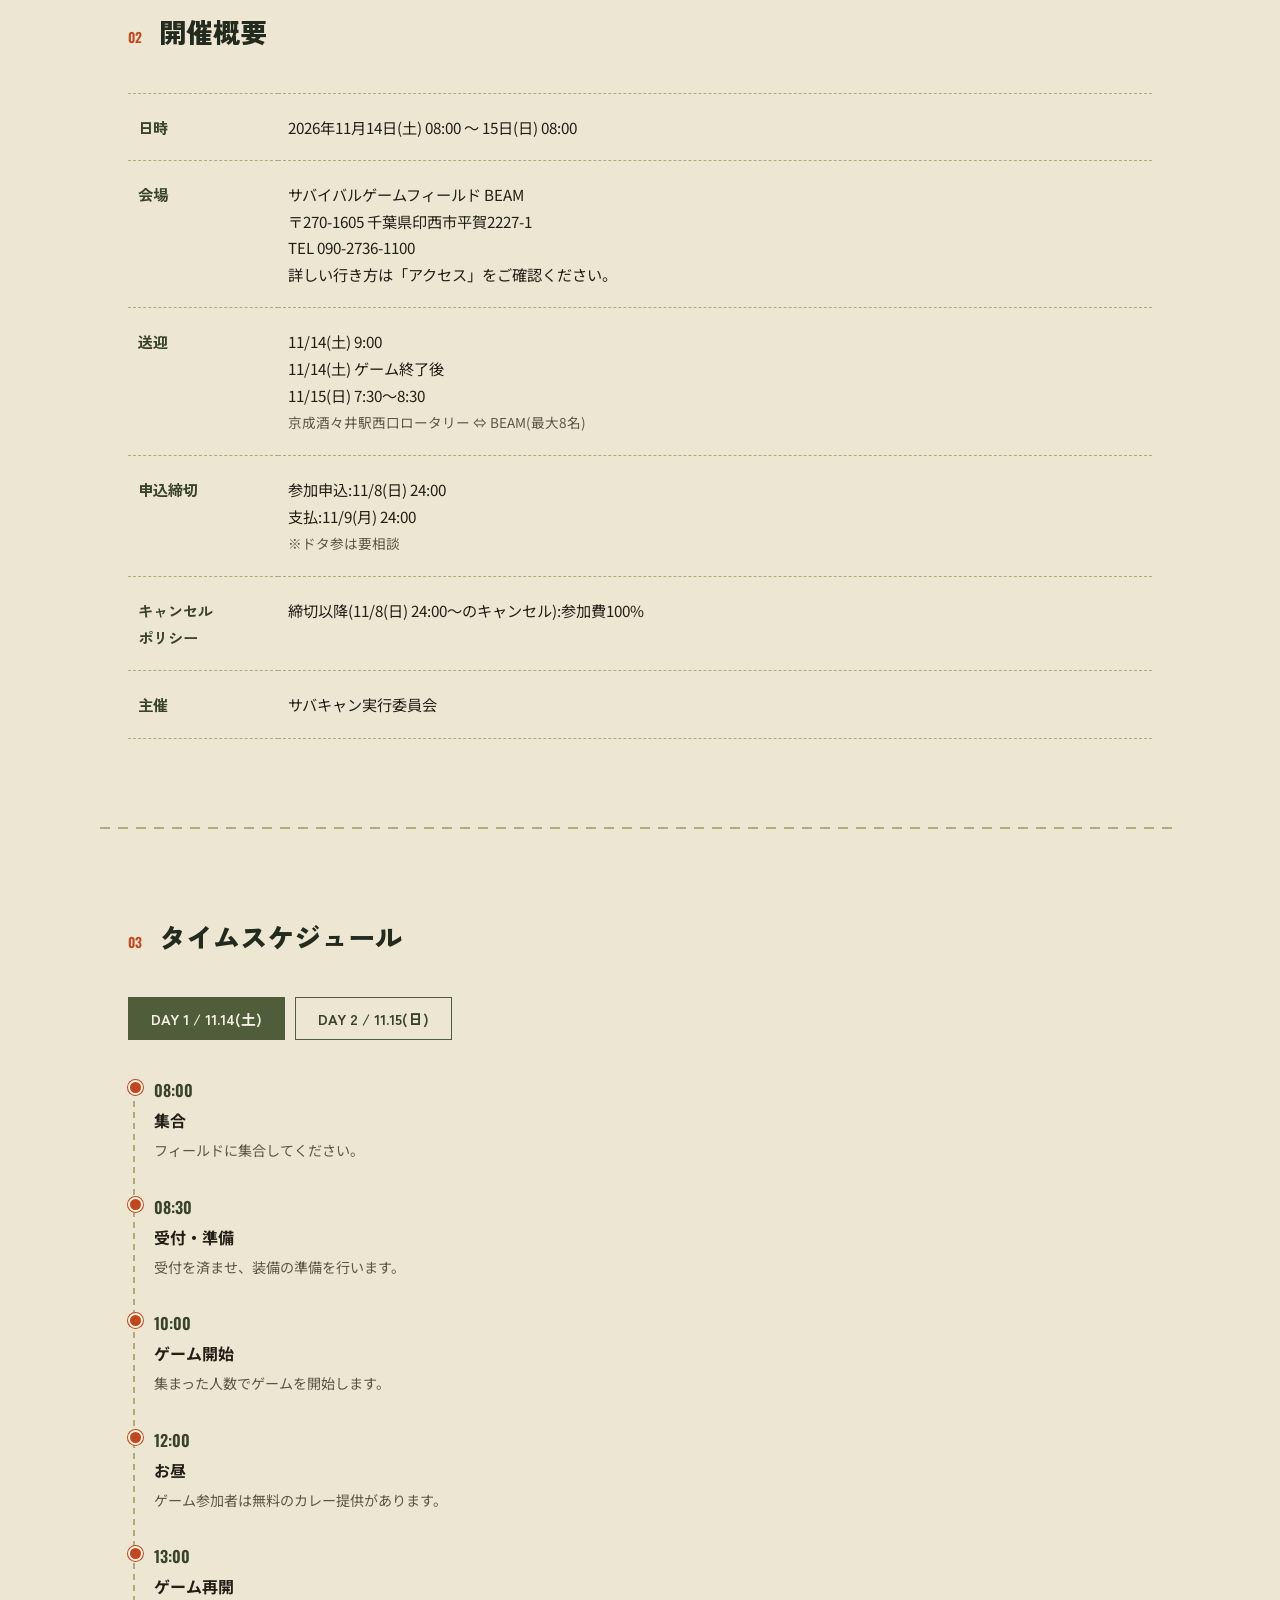
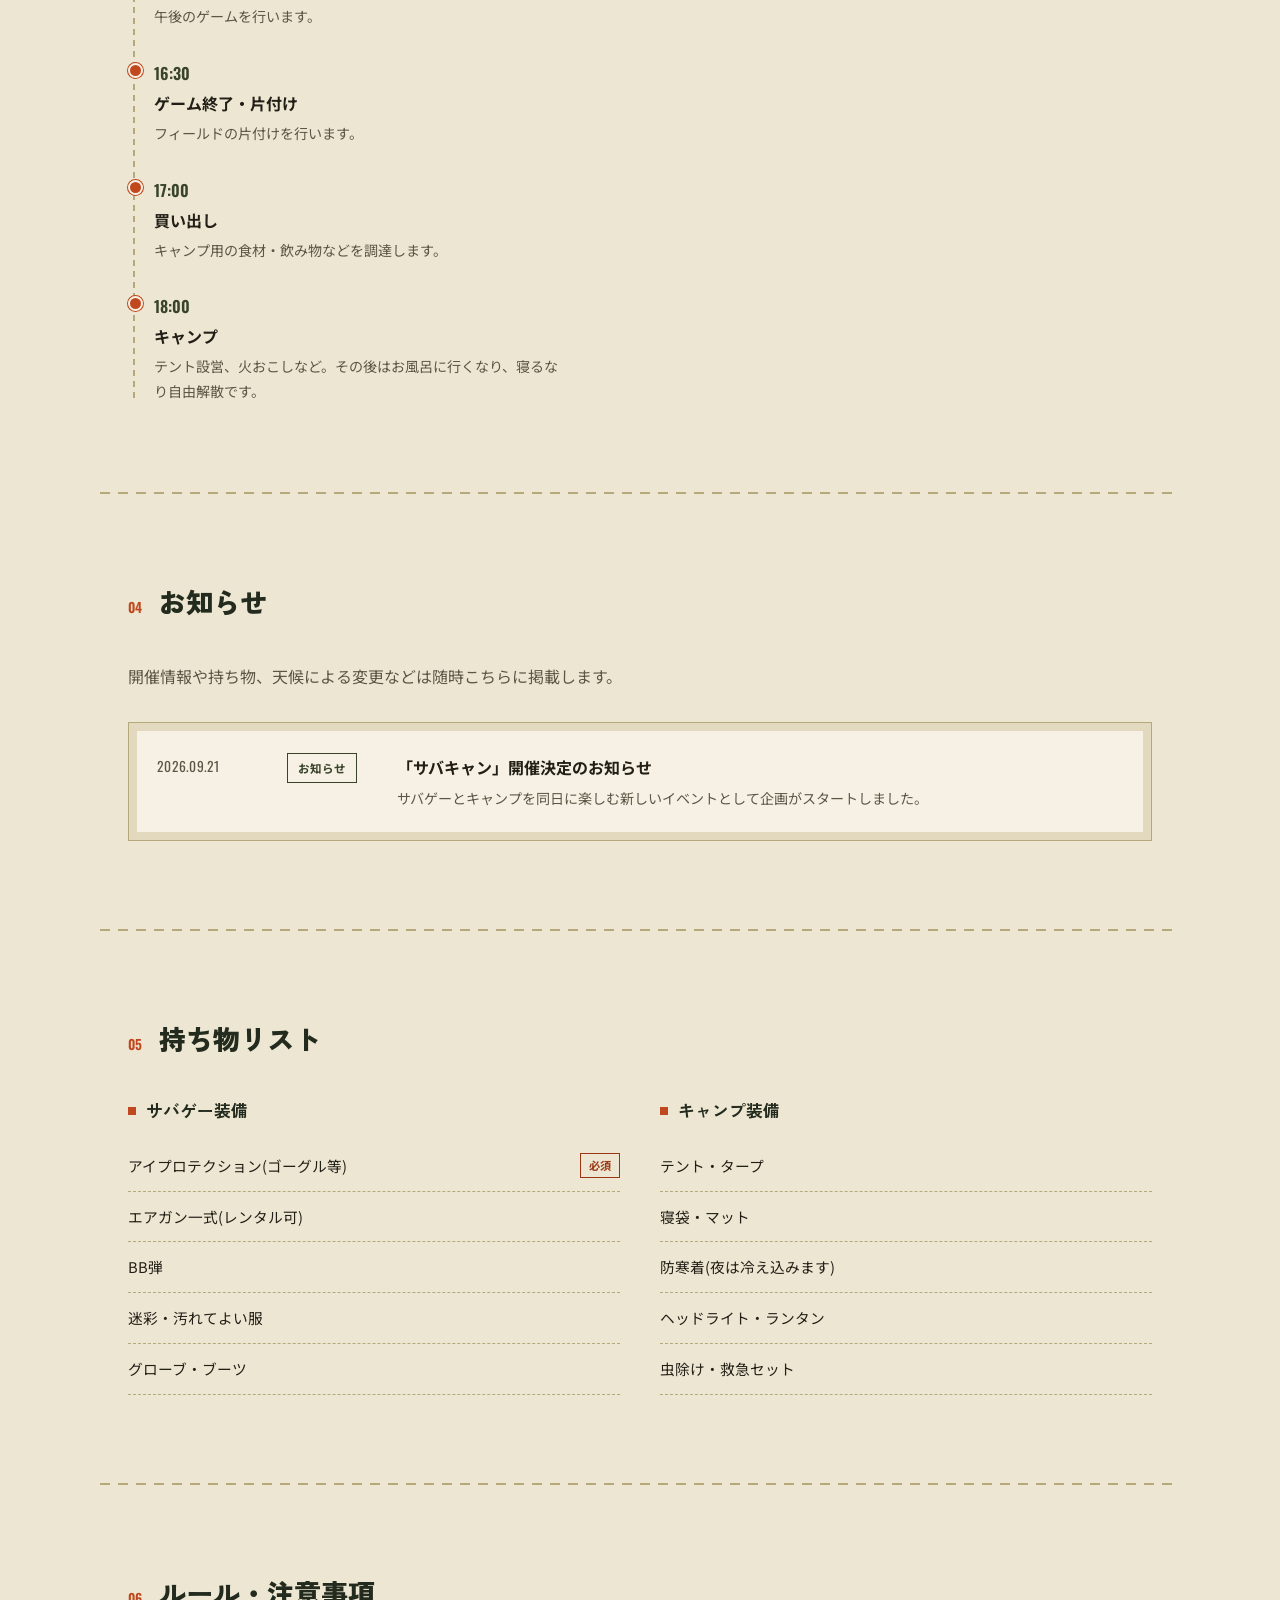
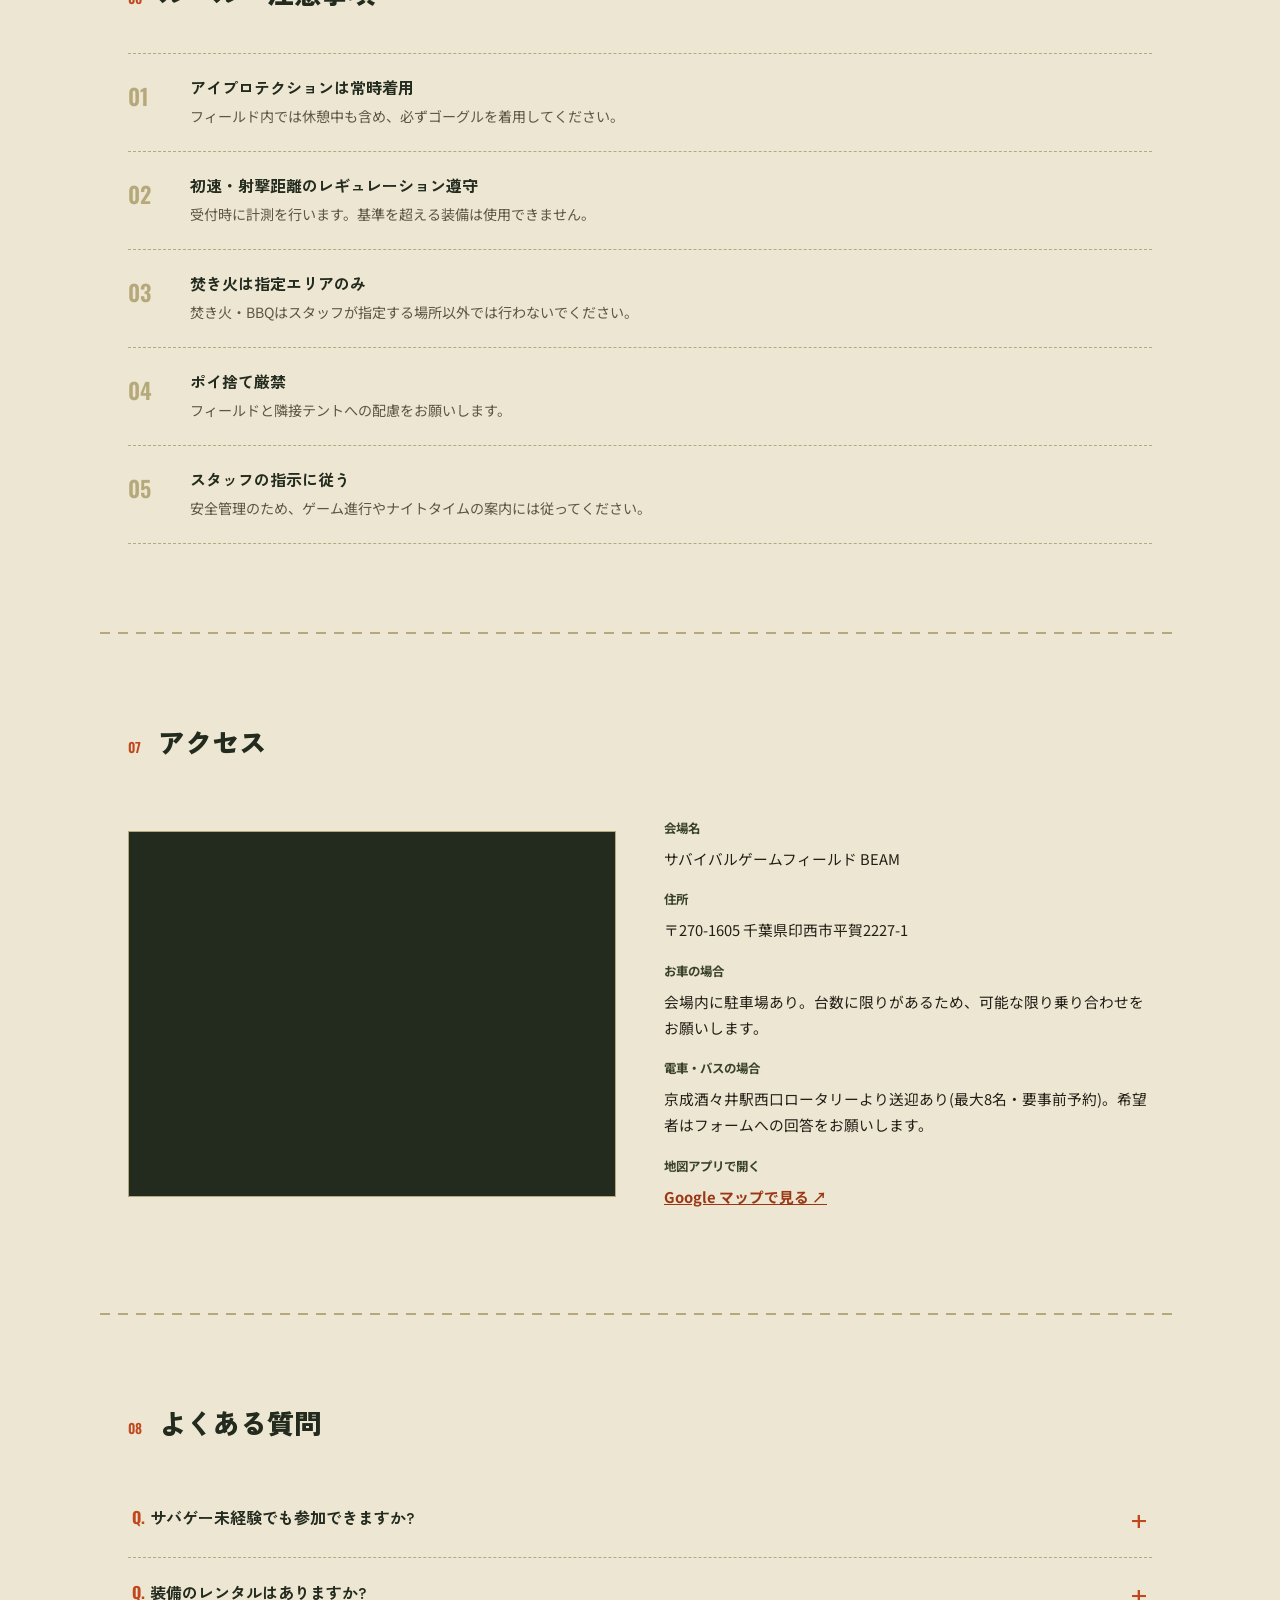
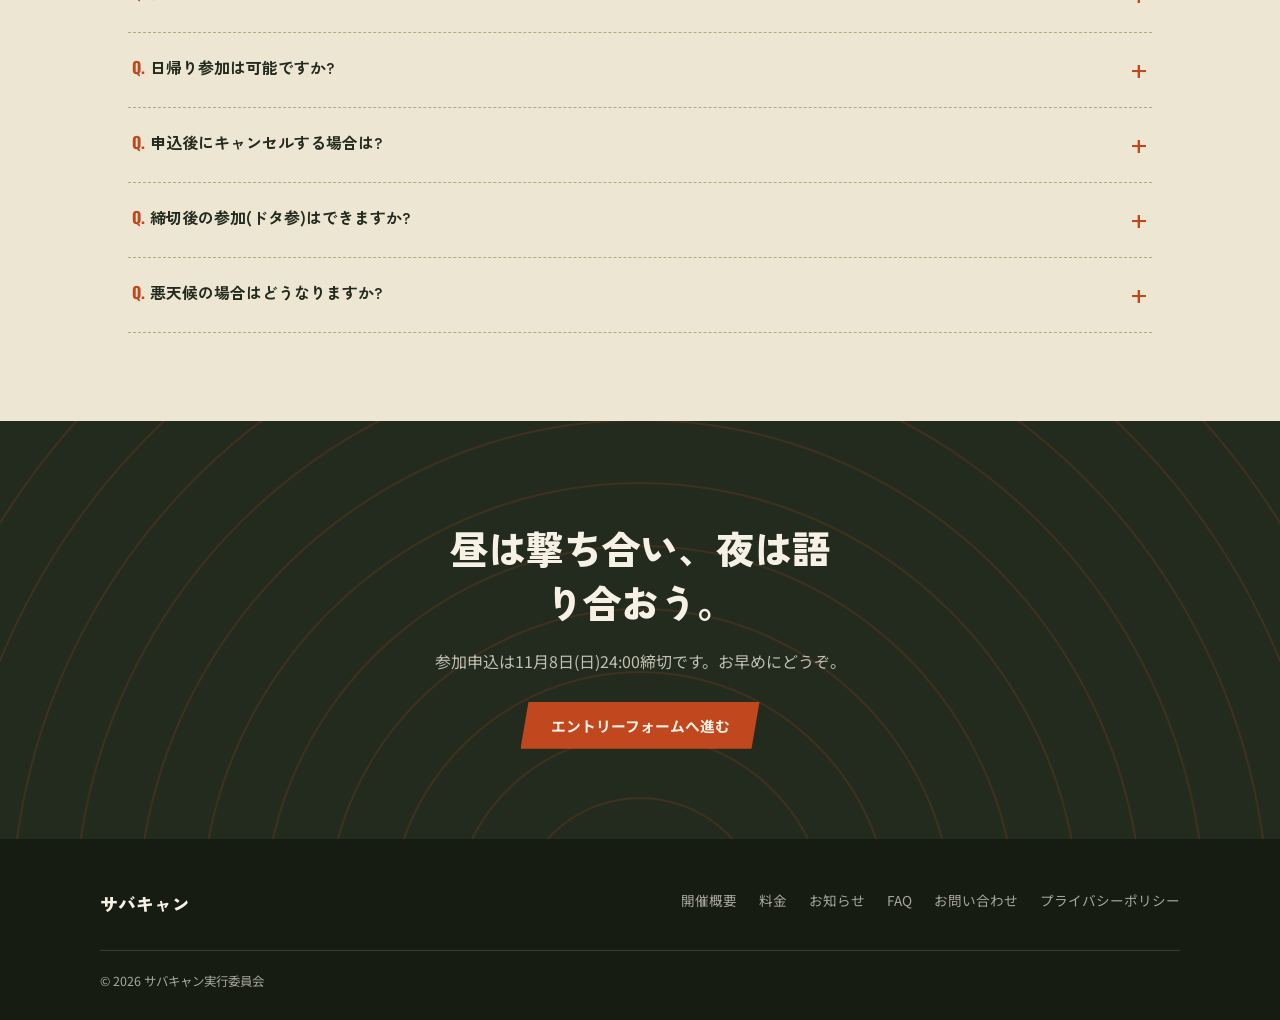
==== commit 05a6684f: "Add files via upload" ====
--- a/index.html
+++ b/index.html
@@ -111,7 +111,7 @@
       </tr>
       <tr>
         <th>キャンセル<br>ポリシー</th>
-        <td>前日以降(11/13 00:00〜のキャンセル):参加費100%</td>
+        <td>締切以降(11/8(日) 24:00〜のキャンセル):参加費100%</td>
       </tr>
       <tr><th>主催</th><td>サバキャン実行委員会</td></tr>
     </table>
@@ -286,7 +286,7 @@
     </div>
     <div class="faq-item">
       <button class="faq-q"><span><span class="q-mark num">Q.</span> 申込後にキャンセルする場合は?</span><span class="faq-plus">+</span></button>
-      <div class="faq-a"><p>前日以降(11月13日(金) 00:00〜)のキャンセルは参加費の100%をいただきます。それ以前のキャンセルについては個別にご相談ください。</p></div>
+      <div class="faq-a"><p>締切以降(11月8日(金) 24:00〜)のキャンセルは参加費の100%をいただきます。それ以前のキャンセルについては個別にご相談ください。</p></div>
     </div>
     <div class="faq-item">
       <button class="faq-q"><span><span class="q-mark num">Q.</span> 締切後の参加(ドタ参)はできますか?</span><span class="faq-plus">+</span></button>
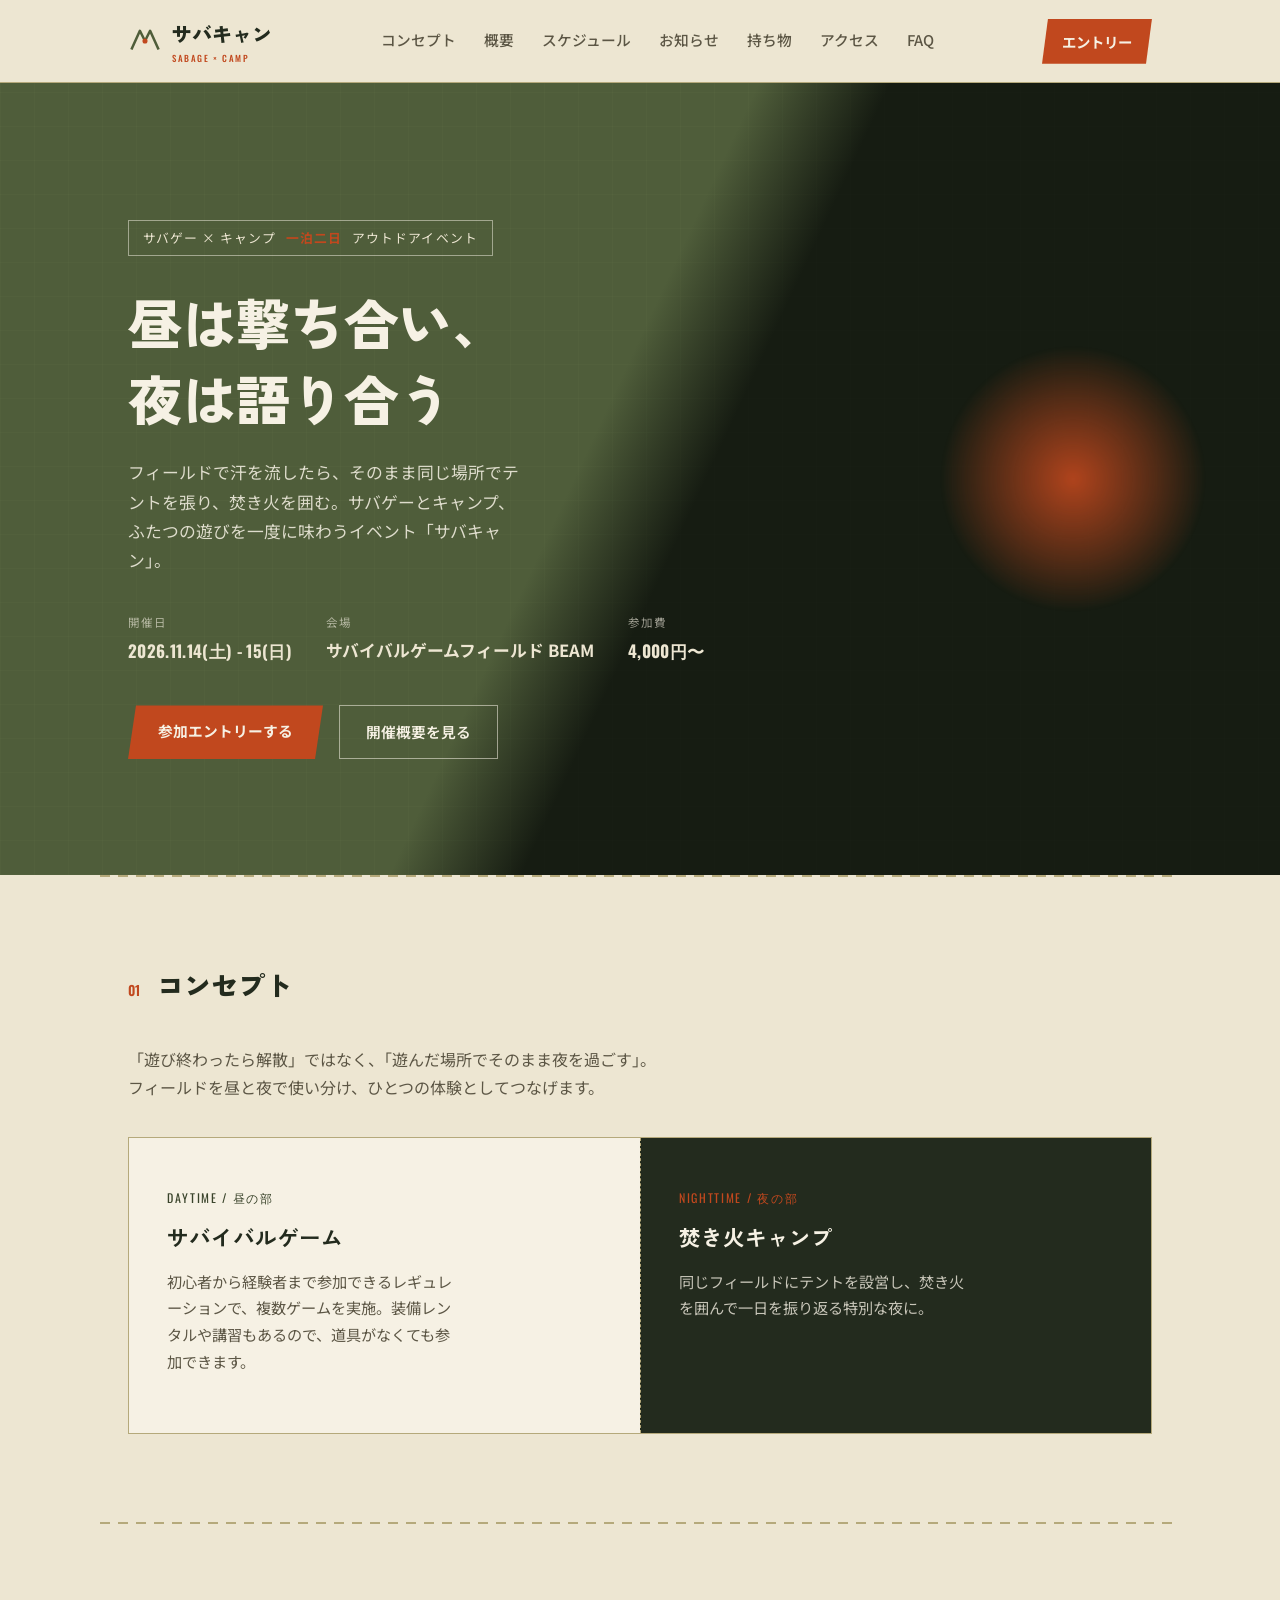
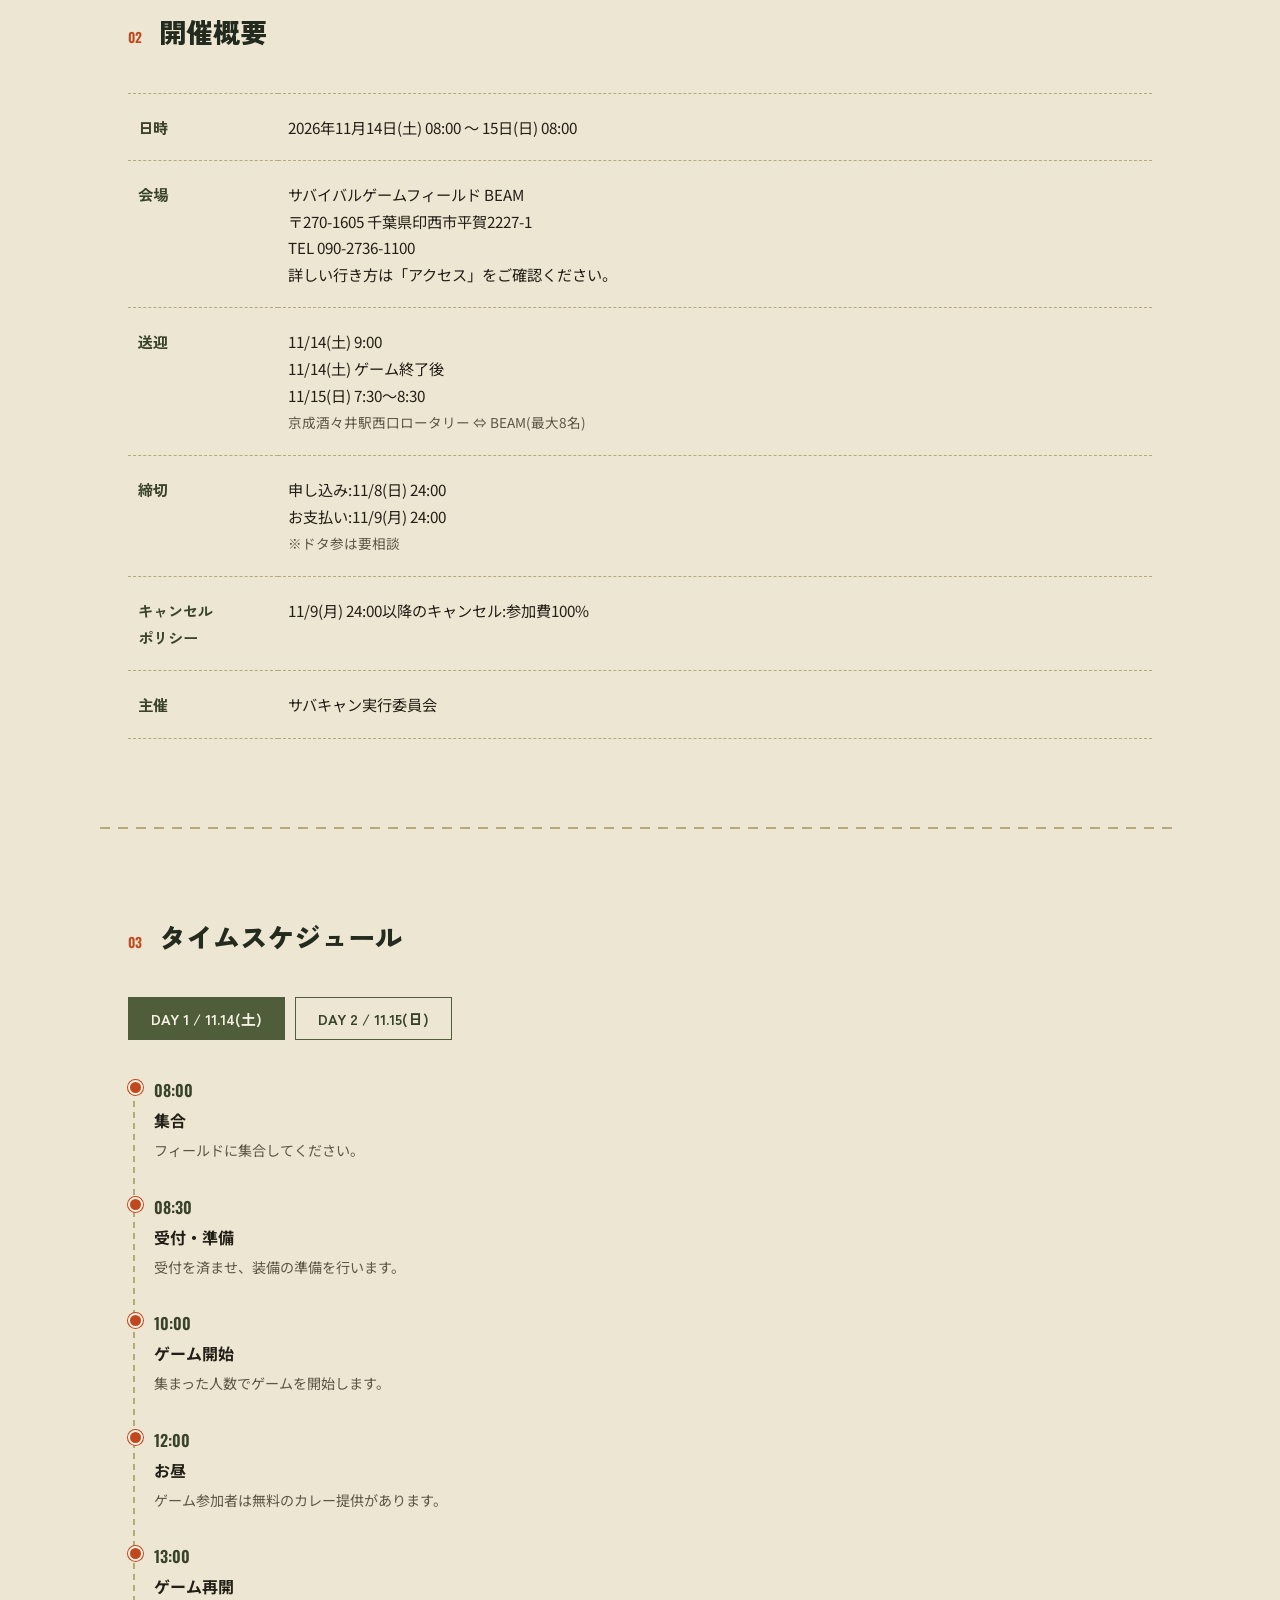
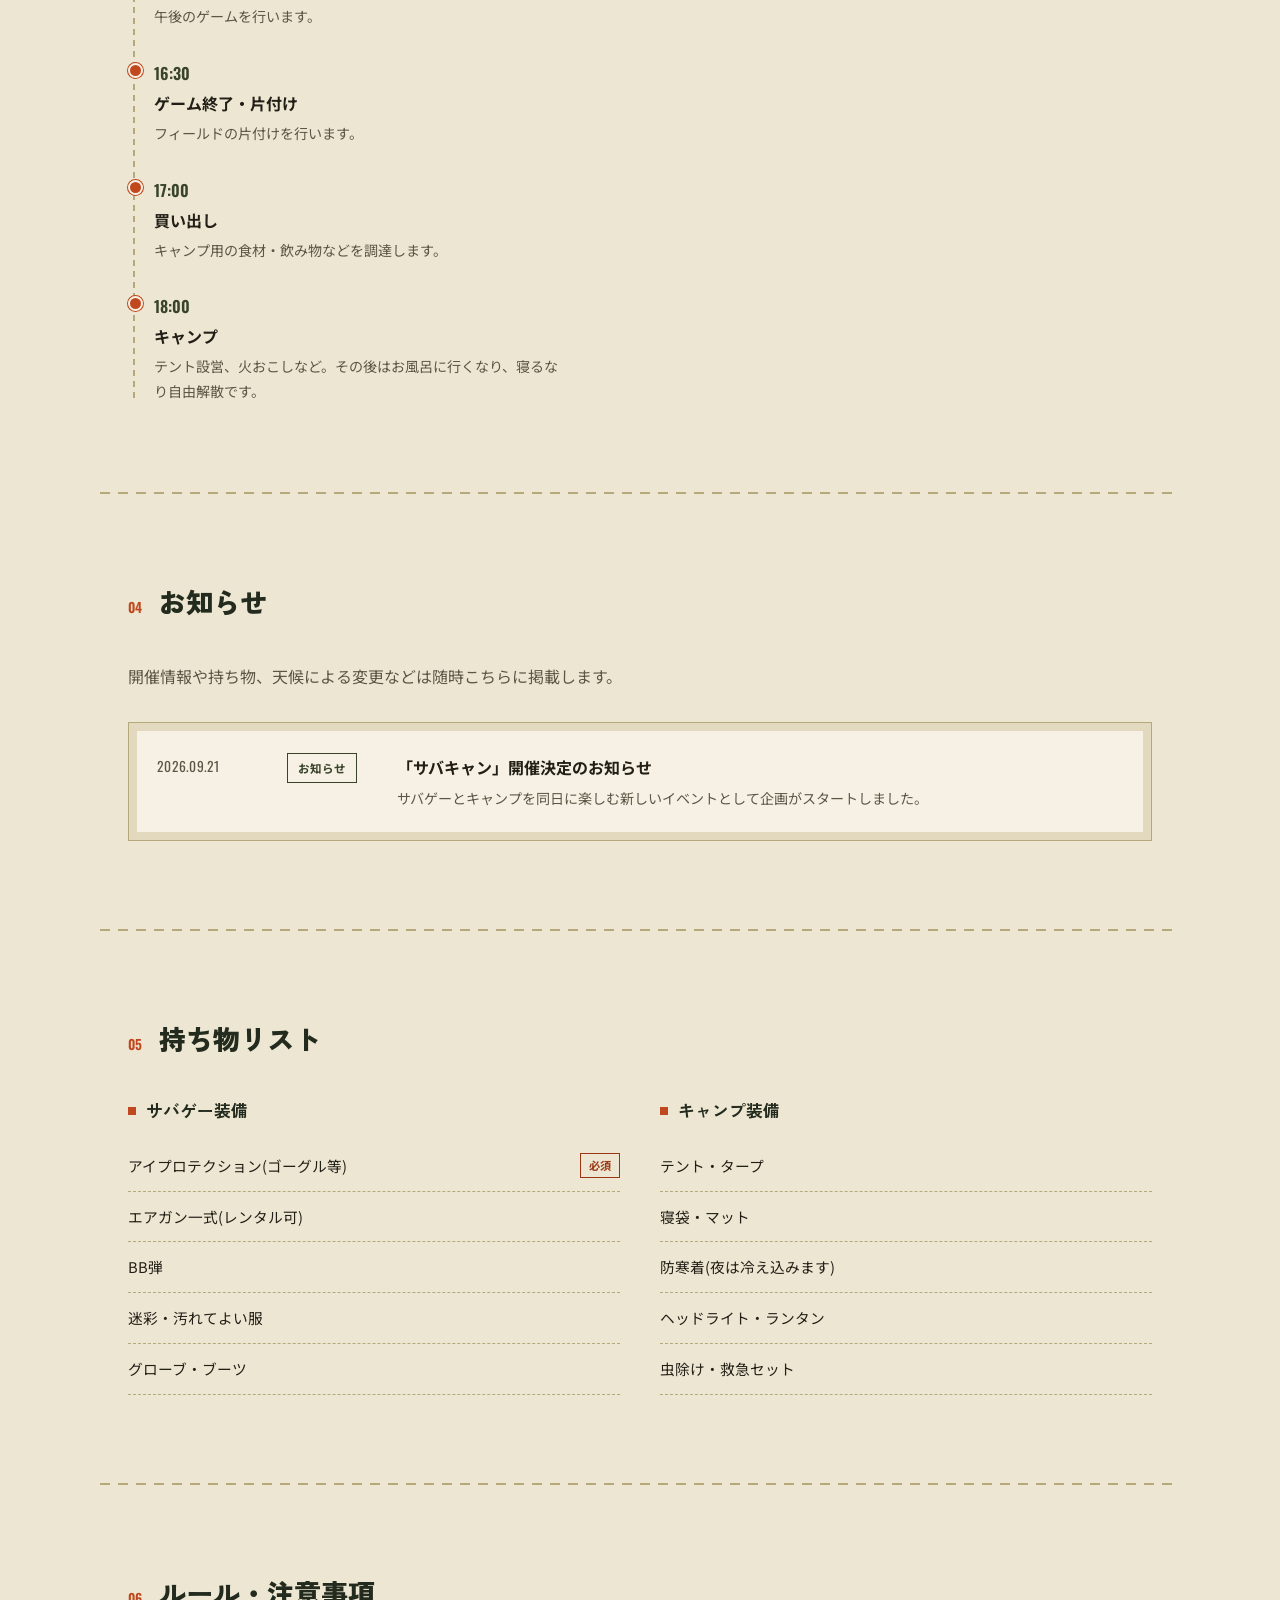
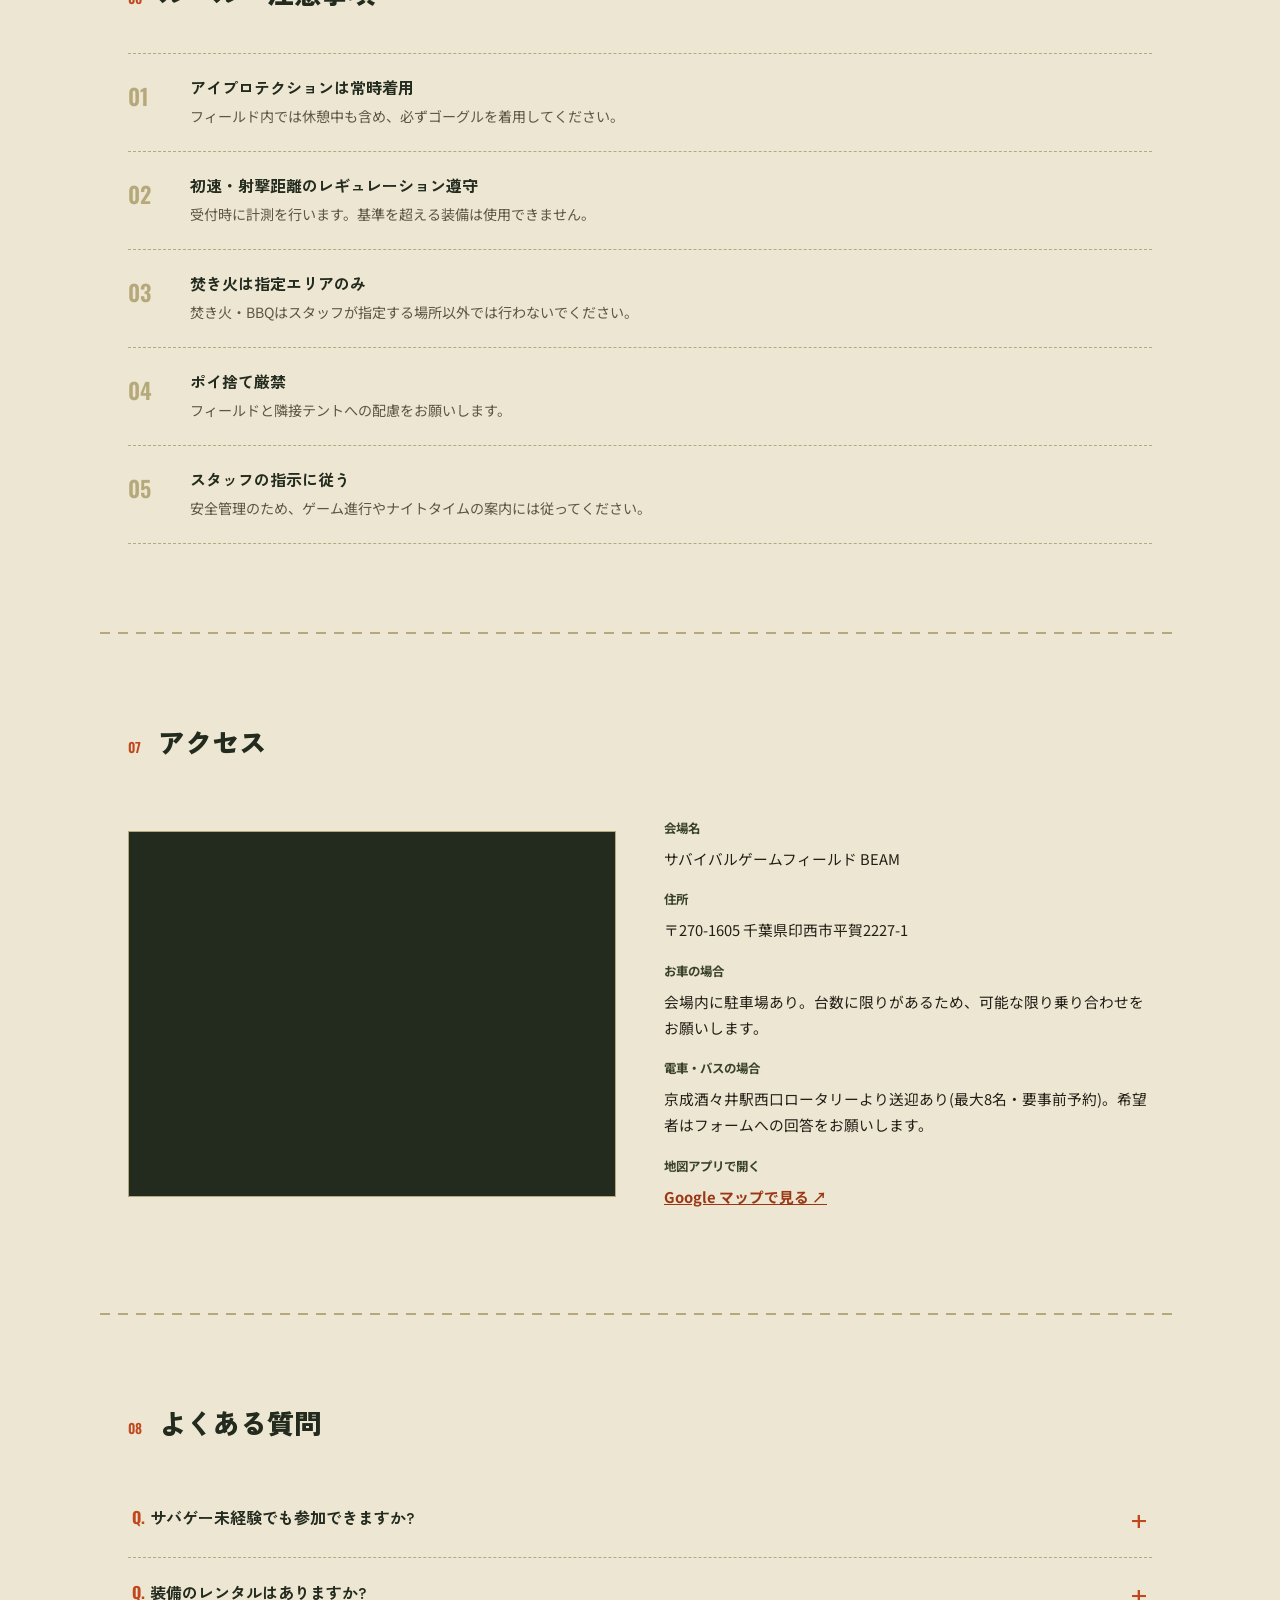
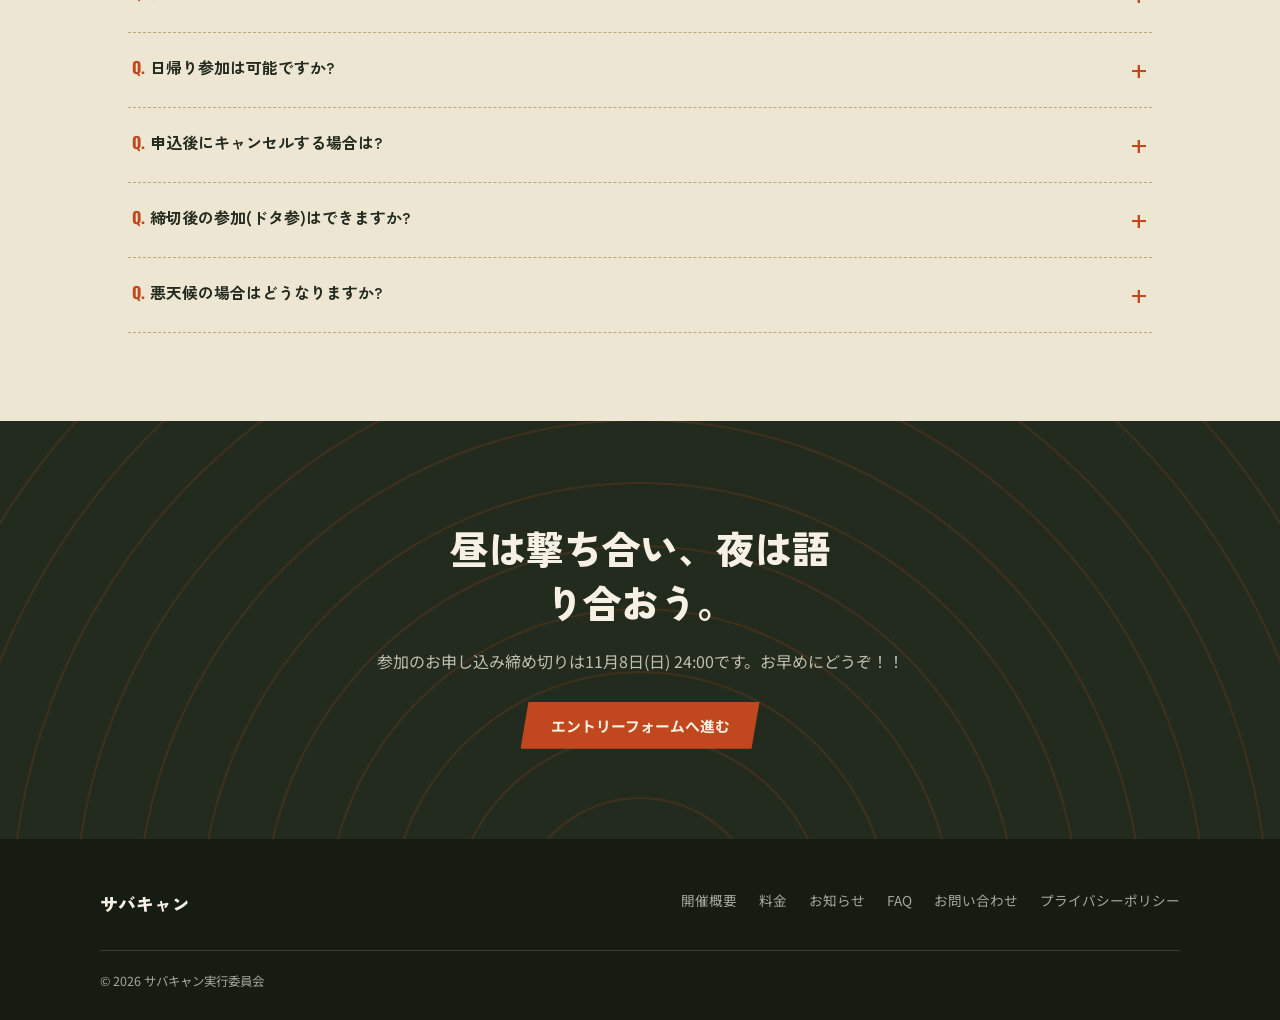
==== commit 434fa448: "Add files via upload" ====
--- a/index.html
+++ b/index.html
@@ -1,6 +1,9 @@
 <!DOCTYPE html>
 <html lang="ja">
 <head>
+<meta http-equiv="cache-control" content="no-cache, no-store, must-revalidate">
+<meta http-equiv="pragma" content="no-cache">
+<meta http-equiv="expires" content="0">
 <meta charset="UTF-8">
 <meta name="viewport" content="width=device-width, initial-scale=1.0">
 <title>サバキャン | サバゲー×キャンプ 1泊2日アウトドアイベント</title>
@@ -103,15 +106,15 @@
         <span style="font-size:0.85rem; color:var(--ink-soft);">京成酒々井駅西口ロータリー ⇔ BEAM(最大8名)</span>
       </td></tr>
       <tr>
-        <th>申込締切</th>
-        <td>参加申込:11/8(日) 24:00 <br> 
-          支払:11/9(月) 24:00<br>
+        <th>締切</th>
+        <td>申し込み:11/8(日) 24:00 <br> 
+          お支払い:11/9(月) 24:00<br>
           <span style="font-size:0.85rem; color:var(--ink-soft);">※ドタ参は要相談</span>
         </td>
       </tr>
       <tr>
         <th>キャンセル<br>ポリシー</th>
-        <td>締切以降(11/8(日) 24:00〜のキャンセル):参加費100%</td>
+        <td>11/9(月) 24:00以降のキャンセル:参加費100%</td>
       </tr>
       <tr><th>主催</th><td>サバキャン実行委員会</td></tr>
     </table>
@@ -286,11 +289,11 @@
     </div>
     <div class="faq-item">
       <button class="faq-q"><span><span class="q-mark num">Q.</span> 申込後にキャンセルする場合は?</span><span class="faq-plus">+</span></button>
-      <div class="faq-a"><p>締切以降(11月8日(金) 24:00〜)のキャンセルは参加費の100%をいただきます。それ以前のキャンセルについては個別にご相談ください。</p></div>
+      <div class="faq-a"><p>11月9日(月) 24:00以降のキャンセルは参加費の100%をいただきます。それ以前のキャンセルについては個別にご相談ください。</p></div>
     </div>
     <div class="faq-item">
       <button class="faq-q"><span><span class="q-mark num">Q.</span> 締切後の参加(ドタ参)はできますか?</span><span class="faq-plus">+</span></button>
-      <div class="faq-a"><p>要相談です。参加締切(11月8日 24:00)を過ぎている場合は、事前にご連絡ください。</p></div>
+      <div class="faq-a"><p>要相談です。参加締切(11月8日(日) 24:00)を過ぎている場合は、事前にご連絡ください。</p></div>
     </div>
     <div class="faq-item">
       <button class="faq-q"><span><span class="q-mark num">Q.</span> 悪天候の場合はどうなりますか?</span><span class="faq-plus">+</span></button>
@@ -301,7 +304,7 @@
 
 <section class="final-cta" id="entry">
   <h2>昼は撃ち合い、夜は語り合おう。</h2>
-  <p>参加申込は11月8日(日)24:00締切です。お早めにどうぞ。</p>
+  <p>参加のお申し込み締め切りは11月8日(日) 24:00です。お早めにどうぞ！！</p>
   <a href="https://forms.gle/Z2dyhayuvTG1zTHE6" class="btn-primary" target="_blank" rel="noopener">エントリーフォームへ進む</a>
 </section>
 
